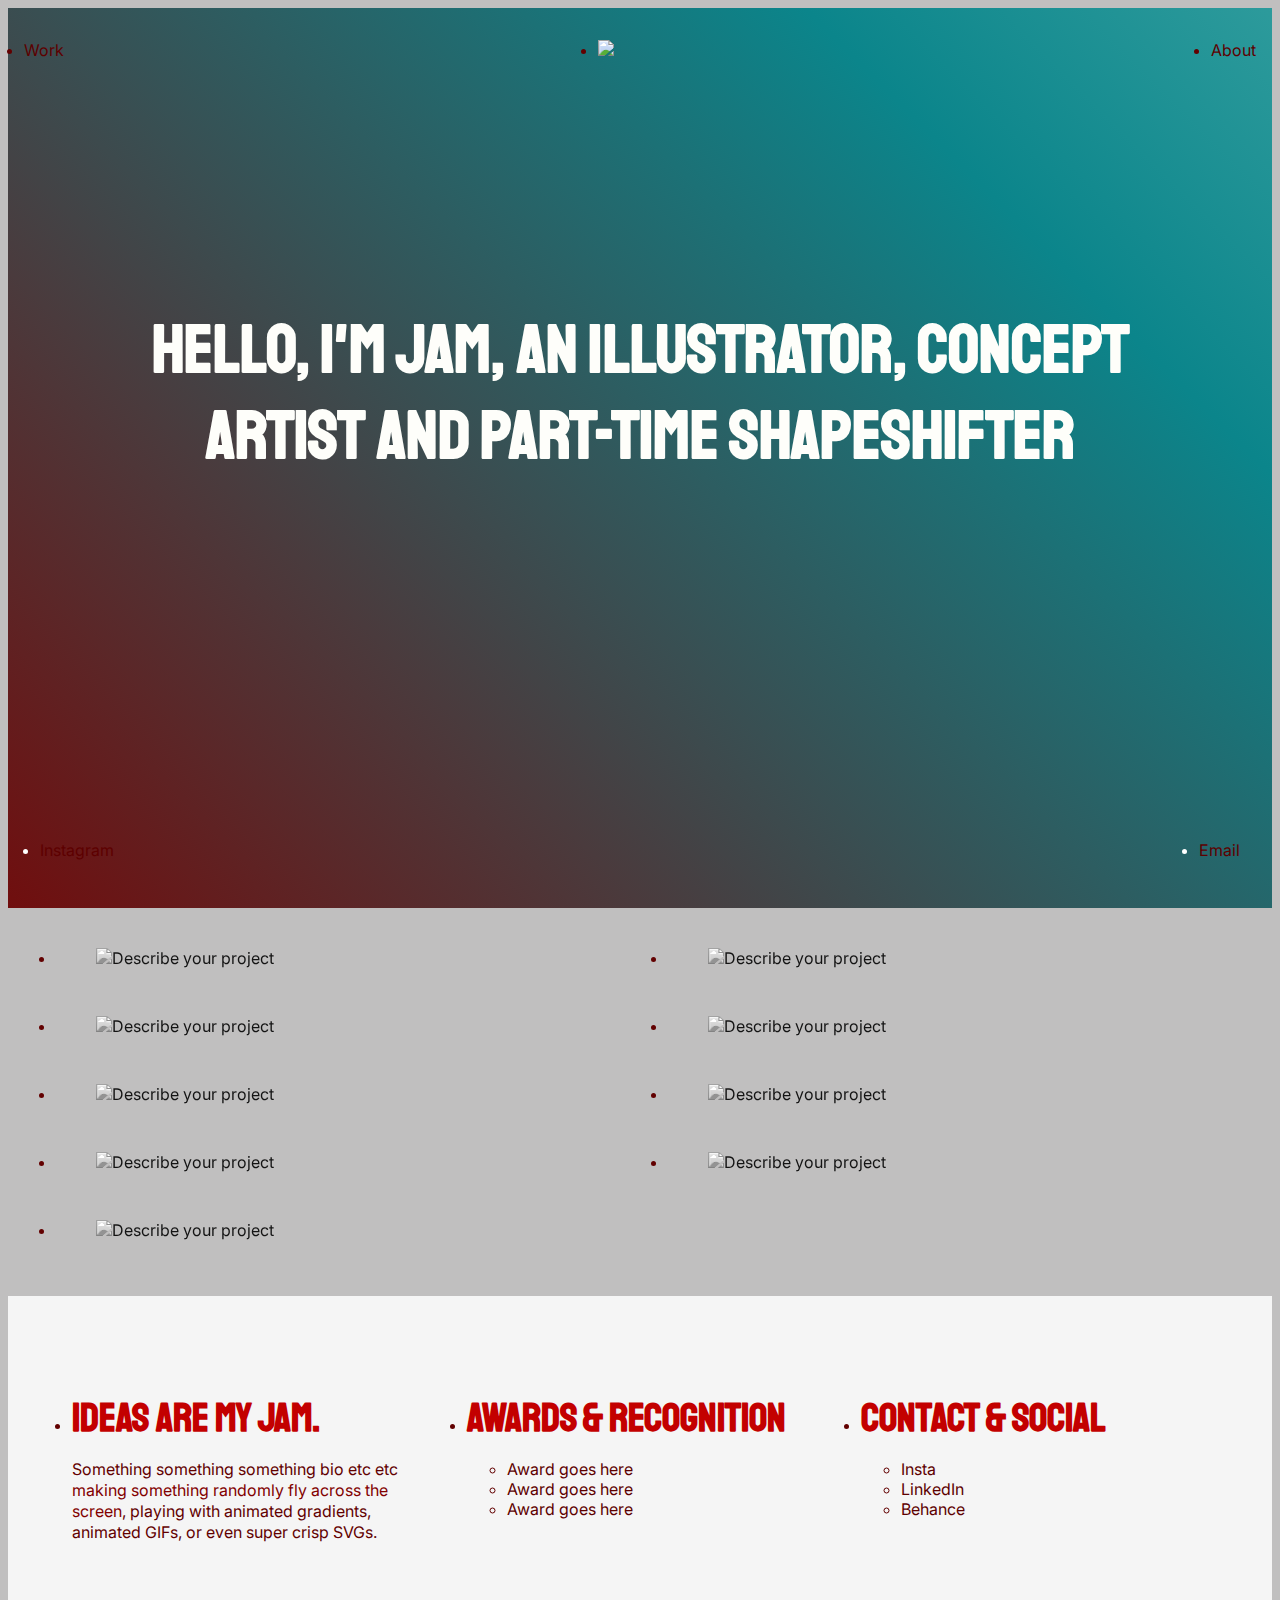
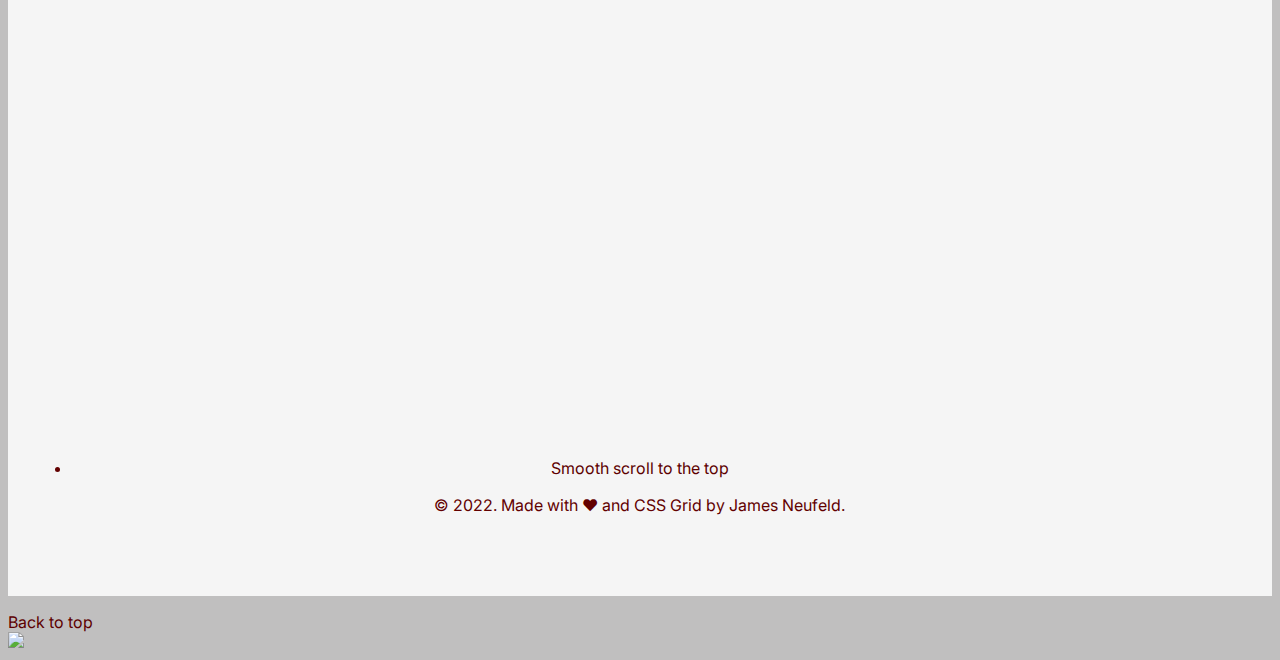
==== index.html @ f50019e4 "Update index.html" ====
<!DOCTYPE html>
<html lang="en">

<head>
  <title>Simple Creative Portfolio 2022 | Work Page</title>
  <meta name="description" content="When writing a meta description, keep it between 140 and 160 characters so Google can display your entire message. Don’t forget to include your keyword!">
  <meta charset="UTF-8">
  <meta name="viewport" content="width=device-width, initial-scale=1.0">  
  <meta property="og:image" content="screenshot.jpg">
  <link rel="stylesheet" href="https://cdnjs.cloudflare.com/ajax/libs/meyer-reset/2.0/reset.min.css">
    <script src="https://kit.fontawesome.com/d300c2ea15.js" crossorigin="anonymous"></script>
  <link rel="stylesheet" href="./style.css">
</head>

<body>

  <section class="hero">
    <header class="hero-header">
      <ul class="branding-navigation">
        <li><a href="index.html" class="custom-navigation">Work</a></li>
        <li class="logo"><a href="index.html"><img src="https://assets.codepen.io/316293/tools.svg" /></a></li>
        <li><a href="about.html" class="custom-navigation">About</a></li>
      </ul>
    </header>
    <div class="hero-headline-wrapper">
      <h1 class="hero-headline stroke-shadow">Hello, I'm Jam, an illustrator, concept artist and part-time shapeshifter</h1> <figure class="toggleGhost hero-icon" id="btnGhost value="Hide Ghost" onclick="ShowHideDiv(this)" /></figure>
    </div>
    <footer class="hero-footer">
      <ul class="hero-footer-navigation">
        <li><a href="#" class="custom-navigation">Instagram</a></li>
        <li><a href="mailto:rasareth@outlook.com" class="custom-navigation">Email</a></li>
      </ul>
    </footer>
  </section>
  <main class="work-wrapper">
    <section class="portfolio">
      <ul class="grid">
        <li class="work-page-grid-item">
          <a href="project-1.html">
            <figure>
              <img src="https://s3-us-west-2.amazonaws.com/s.cdpn.io/316293/pawel-czerwinski.jpg" alt="Describe your project">
            </figure>
          </a>
        </li>
        <li class="work-page-grid-item">
          <a href="project-1.html">
          <figure>
            <img src="https://s3-us-west-2.amazonaws.com/s.cdpn.io/316293/computer.jpg" alt="Describe your project">
          </figure>
        </a>
        </li>
        <li class="work-page-grid-item"><a href="project-1.html">
          <figure>
            <img src="https://s3-us-west-2.amazonaws.com/s.cdpn.io/316293/white-paper.jpg" alt="Describe your project">
          </figure>
        </a>
        </li>
        <li class="work-page-grid-item"><a href="project-1.html">
          <figure>
            <img src="https://s3-us-west-2.amazonaws.com/s.cdpn.io/316293/phone.jpg" alt="Describe your project">
          </figure>
        </a>
        </li>
        <li class="work-page-grid-item"><a href="project-1.html">
          <figure>
            <img src="https://s3-us-west-2.amazonaws.com/s.cdpn.io/316293/pawel-czerwinski.jpg" alt="Describe your project">
          </figure>
        </a>
        </li>
        <li class="work-page-grid-item"><a href="project-1.html">
          <figure>
            <img src="https://s3-us-west-2.amazonaws.com/s.cdpn.io/316293/computer.jpg" alt="Describe your project">
          </figure>
        </a>
        </li>
        <li class="work-page-grid-item"><a href="project-1.html">
          <figure>
            <img src="https://s3-us-west-2.amazonaws.com/s.cdpn.io/316293/white-paper.jpg" alt="Describe your project">
          </figure>
        </a>
        </li>
        <li class="work-page-grid-item"><a href="project-1.html">
          <figure>
            <img src="https://s3-us-west-2.amazonaws.com/s.cdpn.io/316293/phone.jpg" alt="Describe your project">
          </figure>
        </a>
        </li>
        <li class="work-page-grid-item"><a href="project-1.html">
          <figure>
            <img src="https://s3-us-west-2.amazonaws.com/s.cdpn.io/316293/pawel-czerwinski.jpg" alt="Describe your project">
          </figure>
        </a>
        </li>
      </ul>
    </section>
  </main>

  <ul class="global-footer">
    <li class="footer-item-1">
      <h2>Ideas are my Jam.</h2>
      <p>Something something something bio etc etc <a href="javascript:void(0)"
          class="toggleGhost colored-link" id="btnGhost value=" Hide Ghost" onclick="ShowHideDiv(this)">making something
          randomly fly across the screen</a>, playing with animated gradients, animated GIFs, or even super crisp SVGs.
      </p>
    </li>
    <li class="footer-item-2">
      <h2>Awards &amp; Recognition</h2>
      <ul class="awards-list">
        <li class="award-item"><a href="#">Award goes here</a></li>
        <li class="award-item"><a href="#">Award goes here</a></li>
        <li class="award-item"><a href="#">Award goes here</a></li>                
      </ul>
    </li>
    <li class="footer-item-3">
      <h2>Contact &amp; Social</h2>
      <ul class="socials-list">
        <li class="social-item"><a href="#">Insta</a></li>
        <li class="social-item"><a href="#">LinkedIn</a></li>
        <li class="social-item"><a href="#">Behance</a></li>                
      </ul>
    </li>    
    <li class="footer-item-4">
      <p><a href="#top">Smooth scroll to the top</a></p>
      <p>&copy; 2022. Made with ❤ and CSS Grid by James Neufeld.</p>
    </li>
  </ul>

    <div id="myID" class="bottomMenu hide"><a href="#">Back to top</a></div>  

    <div id="ghostanimation" class="ghost"><img src="cactus.svg" /></div>
    <script type="text/javascript">function ShowHideDiv(btnGhost) {
      var GhostStyle = document.getElementById("ghostanimation");
if (btnGhost.value == "Hide Ghost") {
          GhostStyle.style.display = "none";
          btnGhost.value = "Play Ghost";
      } else {
          GhostStyle.style.display = "block";
          btnGhost.value = "Hide Ghost";
      }
  }</script>   
  <script type="text/javascript">
  myID = document.getElementById("myID");

var myScrollFunc = function () {
    var y = window.scrollY;
    if (y >= 800) {
        myID.className = "bottomMenu show"
    } else {
        myID.className = "bottomMenu hide"
    }
};

window.addEventListener("scroll", myScrollFunc);</script> 
  
</body>

</html>
---- style.css ----
/* Add the Google Fonts you want, remove the ones you don't. 

███████  ██████  ███    ██ ████████ ███████ 
██      ██    ██ ████   ██    ██    ██      
█████   ██    ██ ██ ██  ██    ██    ███████ 
██      ██    ██ ██  ██ ██    ██         ██ 
██       ██████  ██   ████    ██    ███████ 

*/

@import url("https://fonts.googleapis.com/css?family=Hepta+Slab|Staatliches&display=swap");
@import url("https://fonts.googleapis.com/css2?family=Rubik:wght@600&display=swap");
@import url("https://fonts.googleapis.com/css2?family=Rubik:wght@300;400;500;700;900&display=swap");
@import url("https://fonts.googleapis.com/css2?family=Inter:wght@100;200;300;400;500;600;700;800;900&display=swap");
@import url('make-something-fly.css');
@import url('animated-gradient.css');
@import url('xtext-stroke.css');
@import url('stroke-shadow.css');
@import url('scroll-to-top.css');
/*

X-Small devices (portrait phones, less than 576px) 
No media query for `xs` since this is the default in Bootstrap 

███    ███  ██████  ██████  ██ ██      ███████     ███████ ██ ██████  ███████ ████████ 
████  ████ ██    ██ ██   ██ ██ ██      ██          ██      ██ ██   ██ ██         ██    
██ ████ ██ ██    ██ ██████  ██ ██      █████       █████   ██ ██████  ███████    ██    
██  ██  ██ ██    ██ ██   ██ ██ ██      ██          ██      ██ ██   ██      ██    ██    
██      ██  ██████  ██████  ██ ███████ ███████     ██      ██ ██   ██ ███████    ██    
                                                                                       
*/

/* Add Border Box and Smooth Scroll */

html {
  box-sizing: border-box;
  scroll-behavior: smooth;
  cursor: url("up.png"), auto !important;
}

*,
*:before,
*:after {
  box-sizing: inherit;
}

/* Use variable for to easily change your theme's colour scheme and typography.

██    ██  █████  ██████  ██  █████  ██████  ██      ███████ ███████ 
██    ██ ██   ██ ██   ██ ██ ██   ██ ██   ██ ██      ██      ██      
██    ██ ███████ ██████  ██ ███████ ██████  ██      █████   ███████ 
 ██  ██  ██   ██ ██   ██ ██ ██   ██ ██   ██ ██      ██           ██ 
  ████   ██   ██ ██   ██ ██ ██   ██ ██████  ███████ ███████ ███████ 
                                                                    
*/

:root {
  --primary-text-color: rgb(98, 0, 0);
  --accent-color: rgb(195, 0, 0);
  --hyperlink-color: rgb(93, 0, 0);
  --hyperlink-alternate-color: rgb(130, 0, 0);
  --hover-color: #111;
  --body-typeface: "Inter", sans-serif;
  --heading-typeface: "Staatliches", cursive;
  --off-white: #f8f8ff;
  --isabelline: #f4f0ec;
  --baby-powder: #fefefa;
  --alice-blue: #f0f8ff;
  --alabaster: #f2f0e6;
  --floral-white: #fffaf0;
  --background-color: #f5f5f5;
  --alt-background-color: black;
  --text-selection-background-color: #555;
  --base-color: 0;
  --color-lightest: hsla(var(--base-color), 1%, 85%, 100%);
  --color-light: hsla(var(--base-color), 1%, 75%, 100%);
  --color-normal: hsla(var(--base-color), 1%, 50%, 100%);
  --color-dark: hsla(var(--base-color), 1%, 35%, 100%);
  --color-darkest: hsla(var(--base-color), 1%, 15%, 100%);
}


body {
  font-family: var(--body-typeface);
  color: var(--primary-text-color);
  background: var(--background-color);
  display: flex;
  flex-direction: column;
  min-height: 100vh;
}

::selection {
  background: rgb(94, 8, 8);
}

/* Making all images responsive */
img {
  max-width: 100%;
  height: auto;
  vertical-align: top;
  /* Removes the gap/space in inline elements for text descenders. */
  object-fit: contain;
  /* This is optional. Also try cover or leave out entirely. */

}



/* Global & Mobile Typography 

████████ ██    ██ ██████   ██████   ██████  ██████   █████  ██████  ██   ██ ██    ██ 
   ██     ██  ██  ██   ██ ██    ██ ██       ██   ██ ██   ██ ██   ██ ██   ██  ██  ██  
   ██      ████   ██████  ██    ██ ██   ███ ██████  ███████ ██████  ███████   ████   
   ██       ██    ██      ██    ██ ██    ██ ██   ██ ██   ██ ██      ██   ██    ██    
   ██       ██    ██       ██████   ██████  ██   ██ ██   ██ ██      ██   ██    ██    
                                                                                     
*/

h1 {
  font-size: 2rem;
  font-family: var(--heading-typeface);
  margin-bottom: 1rem;
  color: var(--baby-powder);
}

h2 {
  font-size: 2.25rem;
  font-family: var(--heading-typeface);
  margin-bottom: 1rem;
  color: var(--accent-color);
}

h3 {
  font-size: 1.325rem;
  margin-bottom: 1rem;
  line-height: 1.3;
}

/* Hyperlink Styles */
a {
  text-decoration: none;
  color: var(--hyperlink-color);
}

a:hover {
  color: var(--hover-color);

}

a:active {
  color: var(--hover-color);
  /* Tap on mobile */
}

.navigation-arrow {
  color: var(--alt-background-color);
}

.navigation-arrow:link {
  -webkit-text-stroke-width: 2px;
  -webkit-text-stroke-color: #960000;
  color: transparent;
}

.navigation-arrow:active,
.navigation-arrow:hover {
  color: #2a9ba3;
  -webkit-text-stroke-width: 2px;
  -webkit-text-stroke-color: #07352b;
}

.colored-link {
  color: var(--hyperlink-alternate-color);
}

.custom-navigation:hover {
  background: url(heading-background.svg);
  background-size: 15%;
  background-repeat: no-repeat;
  background-position: center center;
}


p {
  line-height: 1.3;
  margin-bottom: 1rem;
}



/* Work Page Layout

██     ██  ██████  ██████  ██   ██     ██████   █████   ██████  ███████ 
██     ██ ██    ██ ██   ██ ██  ██      ██   ██ ██   ██ ██       ██      
██  █  ██ ██    ██ ██████  █████       ██████  ███████ ██   ███ █████   
██ ███ ██ ██    ██ ██   ██ ██  ██      ██      ██   ██ ██    ██ ██      
 ███ ███   ██████  ██   ██ ██   ██     ██      ██   ██  ██████  ███████ 

*/

.work-wrapper {
  flex: 1;
}

/* Padding around work grid and project page */
.portfolio,
.project-wrapper {
  padding: .25rem
}

/* Defining the work page grid */
.grid {
  display: grid;
  grid-template-columns: repeat(auto-fit, minmax(300px, 1fr));
  grid-gap: 1rem;
  /* Magical, media-query-less responsiveness is achieved using the repeat() function and the auto placement keywords. To achieve wrapping, we can use the auto-fit. If you're using auto-fit, the content will stretch to fill the entire row width.  Specify a minimum width for the columns, using the minmax() function. The 1fr is what tells the browser to distribute the space between the columns so that each column equally gets one fraction of that space.  */
}




/* Optional – Sizing the work page images */
/* figure {
  max-height: 250px;
  overflow: hidden;
  position: relative;
} */


/* Hero 

██   ██ ███████ ██████   ██████  
██   ██ ██      ██   ██ ██    ██ 
███████ █████   ██████  ██    ██ 
██   ██ ██      ██   ██ ██    ██ 
██   ██ ███████ ██   ██  ██████  
                                 
*/

.hero {
  min-height: 80vh;
  display: flex;
  flex-direction: column;
  /* background: rgb(238, 174, 202);
  background: radial-gradient(circle,
      rgba(238, 174, 202, 1) 0%,
      rgba(148, 187, 233, 1) 100%); */
}

.branding-navigation {
  display: flex;
  flex-direction: row;
  justify-content: space-between;
  padding: 1rem;
  align-items: center;
}

.logo {
  width: 3rem;
}

.hero-headline-wrapper {
  display: flex;
  flex-direction: column;
  flex: 1;
  align-items: center;
  justify-content: center;
  padding: 2rem 4rem;
  text-align: center;
}

.hero-icon {
  font-size: 4rem;
}

.hero-footer {
  display: flex;
  justify-content: center;
  flex-direction: column;
  padding: 1rem;
  text-align: center;
  color: white;
}

.hero-footer-navigation {
  display: flex;
  flex-direction: row;
  justify-content: space-between;
  padding: 1rem;
}

/* This part isn't required */

.projects {
  background: rgb(67, 0, 0);
  min-height: 100vh;
  display: flex;
  flex-direction: column;
}


/* Global Footer

███████  ██████   ██████  ████████ ███████ ██████  
██      ██    ██ ██    ██    ██    ██      ██   ██ 
█████   ██    ██ ██    ██    ██    █████   ██████  
██      ██    ██ ██    ██    ██    ██      ██   ██ 
██       ██████   ██████     ██    ███████ ██   ██ 
                                                   
*/




.global-footer,
.about {
  display: grid;
  grid-template-columns: 1fr;
  grid-gap: 3rem;
  min-height: 100vh;
  background: #f5f5f5;
  padding: 1rem 1rem;
}

.footer-item-1,
.about-item-1 {
  grid-column: 1 / 2;
  grid-row: 1 / 2;
}

.footer-item-2,
.about-item-2 {
  grid-column: 1 / 2;
  grid-row: 2 / 3;
}

.footer-item-3,
.about-item-3 {
  grid-column: 1 / 2;
  grid-row: 3 / 4;
}

.footer-item-4,
.about-item-4 {
  grid-column: 1 / 2;
  grid-row: 4 / 5;
}

/* Project Page 

██████  ██████   ██████       ██ ███████  ██████ ████████     ██████   █████   ██████  ███████ 
██   ██ ██   ██ ██    ██      ██ ██      ██         ██        ██   ██ ██   ██ ██       ██      
██████  ██████  ██    ██      ██ █████   ██         ██        ██████  ███████ ██   ███ █████   
██      ██   ██ ██    ██ ██   ██ ██      ██         ██        ██      ██   ██ ██    ██ ██      
██      ██   ██  ██████   █████  ███████  ██████    ██        ██      ██   ██  ██████  ███████ 
                                                                                               
*/

.project-wrapper {
  display: flex;
  flex-direction: column;
  justify-content: space-between;
  background: var(--alt-background-color);
}

/* Sidebar */
.project-aside {
  width: 100%;
  color: white;
  background: rgb(138, 22, 6);
  padding: 1rem;
  display: flex;
  flex-direction: column;
}

.project-navigation {
  display: flex;
  flex-direction: row;
  flex: 1;
  align-items: flex-end;
}

.arrow {
  padding-right: 1rem;
}

.project-image {
  font-size: 12rem;
  min-height: 50vh;
  display: flex;
  align-items: center;
  justify-content: center;
}

.about-image {
  font-size: 14rem;
}


/* Main Project Image Area */
.project-details {
  width: 100%;
  background-image: linear-gradient(-225deg,
      #5c0000 0%,
      #ff2121 50%,
      #ccfffc 100%);
  padding: 1rem;
}
























/*

 ██████  ███    ███ ███████ ██████   █████  
██    ██ ████  ████ ██      ██   ██ ██   ██ 
██ ██ ██ ██ ████ ██ █████   ██   ██ ███████ 
██ ██ ██ ██  ██  ██ ██      ██   ██ ██   ██ 
 █ ████  ██      ██ ███████ ██████  ██   ██ 
                                            
                                           
*/

/* Small devices (landscape phones, 576px and up) */
@media (min-width: 576px) {
  body {
    background: var(--color-darkest);
  }
}

/* Medium devices (tablets, 768px and up) */
@media (min-width: 768px) {
  body {
    background: var(--color-dark);
  }
}

/* Large devices (desktops, 992px and up) */
@media (min-width: 992px) {
  body {
    background: var(--color-normal);
  }

  h1 {
    font-size: 4.275rem;
  }

  h2 {
    font-size: 2.5rem;
  }

  h3 {
    font-size: 1.625rem;
  }




  .logo {
    width: 5rem;
  }

  .hero {
    min-height: 100vh;
  }

  .hero-headline-wrapper {
    padding: 4rem 8rem;
  }

  .grid {
    grid-template-columns: repeat(auto-fit, minmax(400px, 1fr));
    grid-gap: 1rem;
  }

  /* Grayscale filter with full-colour on hover and tap */
  .work-page-grid-item a img {
    filter: grayscale(100);
  }

  .work-page-grid-item>a:hover img,
  .work-page-grid-item>a:active img {
    filter: grayscale(0);
  }


  .global-footer,
  .about {
    padding: 4rem 4rem;
    grid-template-columns: 1fr 1fr 1fr;
  }

  .footer-item-1,
  .about-item-1 {
    grid-column: 1 / 2;
    grid-row: 1 / 2;
  }

  .footer-item-2,
  .about-item-2 {
    grid-row: 1 / 2;
    grid-column: 2 / 3;
  }

  .footer-item-3,
  .about-item-3 {
    grid-row: 1 / 2;
    grid-column: 3 / 4;
  }

  .footer-item-4,
  .about-item-4 {
    grid-row: 2 / 3;
    grid-column: 1 / 4;
    text-align: center;
    align-self: end;
  }

  /* Padding around work grid and project page */
  .portfolio,
  .project-wrapper {
    padding: .5rem
  }

  /* Project Page Flex Direction on Large Devices */
  .project-wrapper {
    flex-direction: row;

  }


  /* Sidebar on Large Devices */
  .project-aside {
    width: 35%;
    height: 50vh;
    position: -webkit-sticky;
    position: sticky;
    top: 5vh;
  }


  /* Main Project Image Area on Large Devices */
  .project-details {
    width: 65%;
  }


  .project-image {
    min-height: 100vh;
  }




  /* X-Large devices (large desktops, 1200px and up)*/
  @media (min-width: 1200px) {
    body {
      background: var(--color-light);
    }
  }

  /* XX-Large devices (larger desktops, 1400px and up) */
  @media (min-width: 1400px) {
    body {
      background: var(--color-lightest);
    }
  }
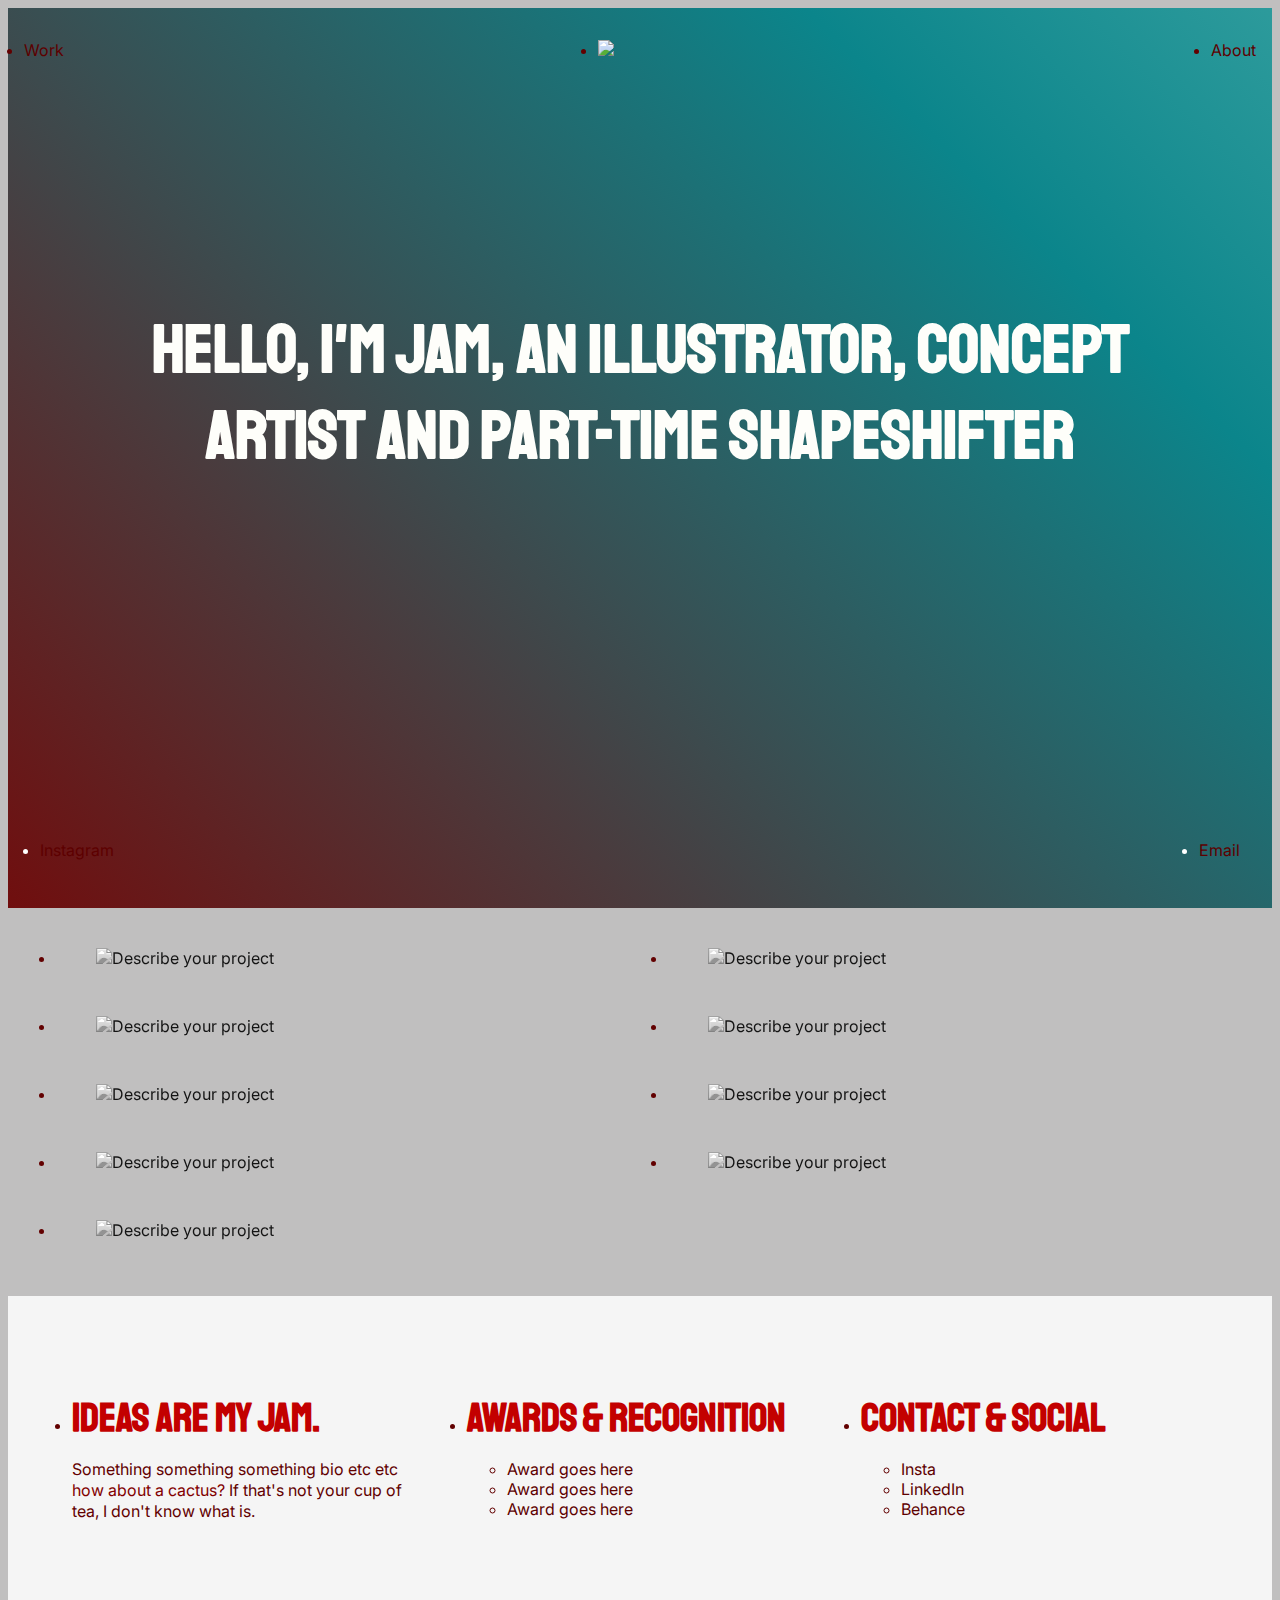
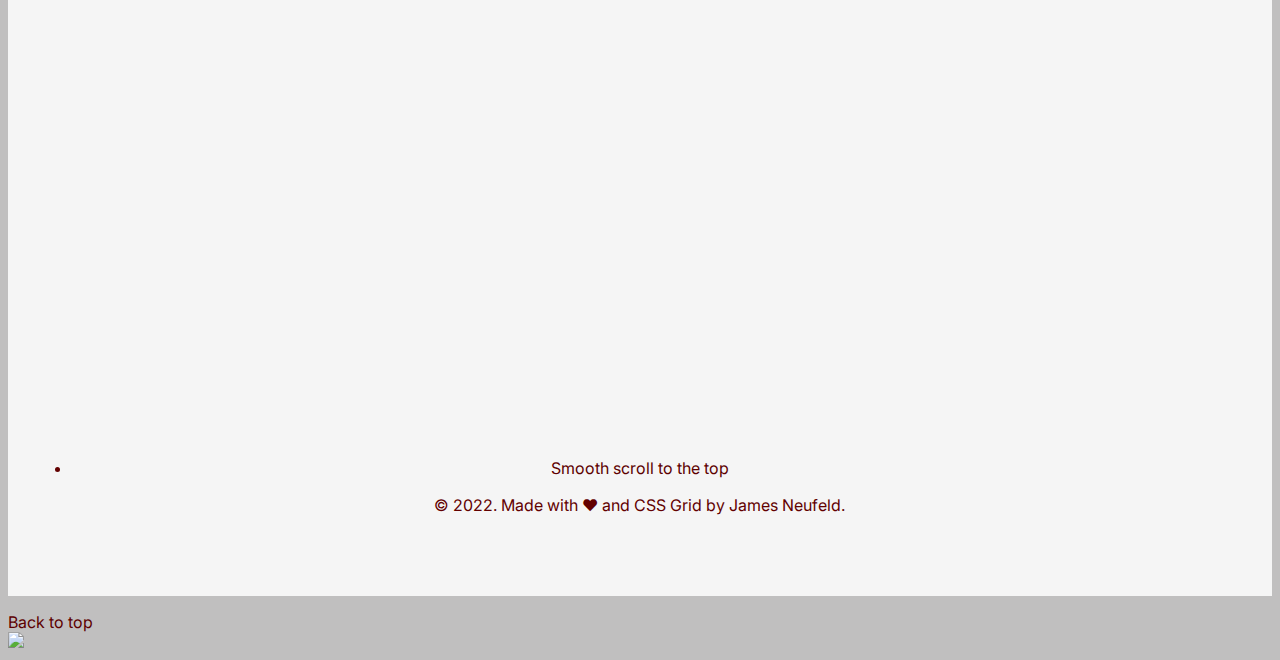
==== commit e314d3ce: "Update index.html" ====
--- a/index.html
+++ b/index.html
@@ -99,8 +99,7 @@
     <li class="footer-item-1">
       <h2>Ideas are my Jam.</h2>
       <p>Something something something bio etc etc <a href="javascript:void(0)"
-          class="toggleGhost colored-link" id="btnGhost value=" Hide Ghost" onclick="ShowHideDiv(this)">making something
-          randomly fly across the screen</a>, playing with animated gradients, animated GIFs, or even super crisp SVGs.
+          class="toggleGhost colored-link" id="btnGhost value=" Hide Ghost" onclick="ShowHideDiv(this)">how about a cactus?</a> If that's not your cup of tea, I don't know what is.
       </p>
     </li>
     <li class="footer-item-2">
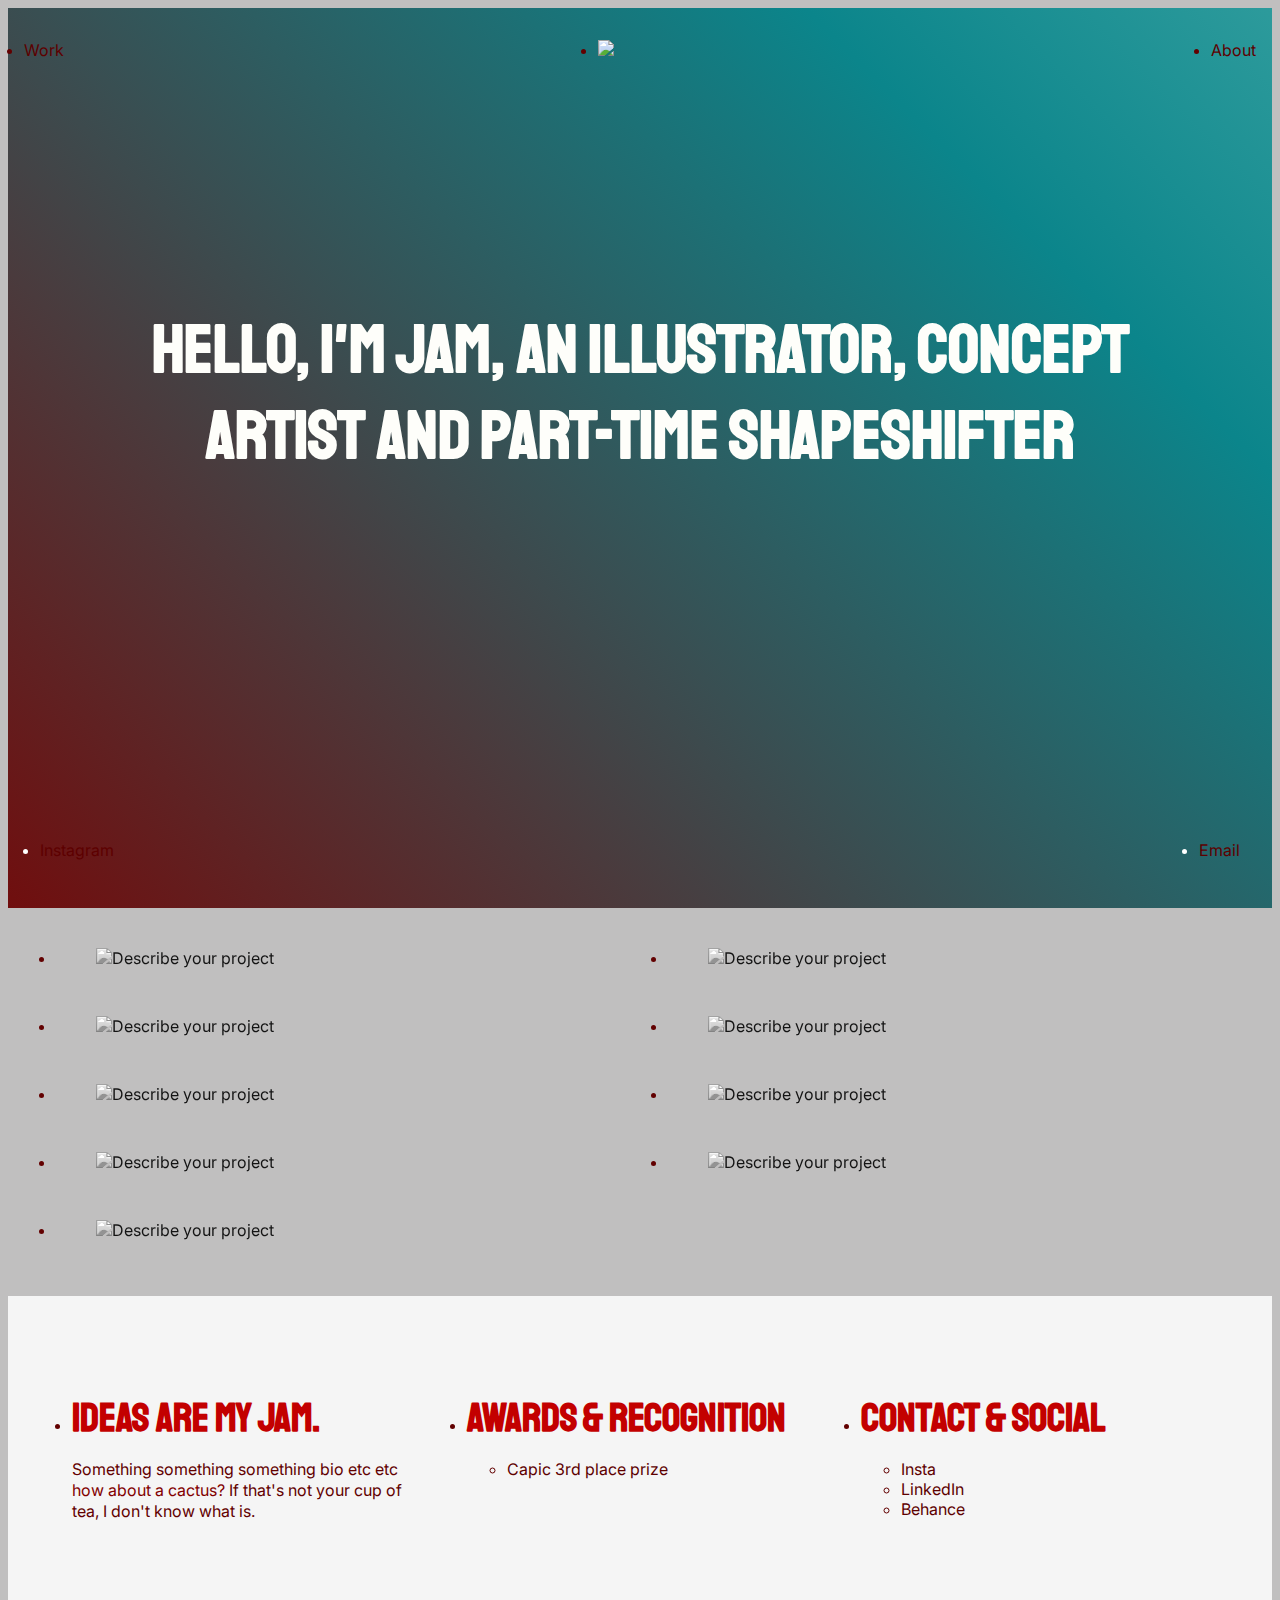
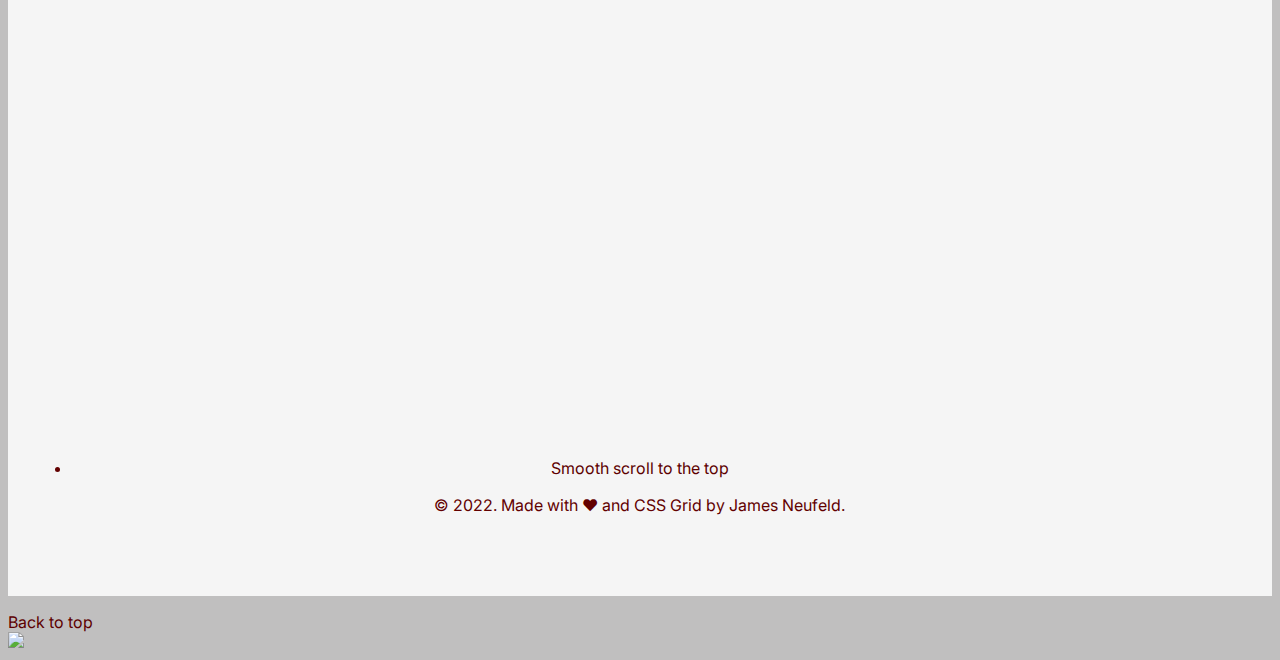
==== commit 745d9ac4: "Update index.html" ====
--- a/index.html
+++ b/index.html
@@ -105,9 +105,7 @@
     <li class="footer-item-2">
       <h2>Awards &amp; Recognition</h2>
       <ul class="awards-list">
-        <li class="award-item"><a href="#">Award goes here</a></li>
-        <li class="award-item"><a href="#">Award goes here</a></li>
-        <li class="award-item"><a href="#">Award goes here</a></li>                
+        <li class="award-item"><a href="#">Capic 3rd place prize</a></li>              
       </ul>
     </li>
     <li class="footer-item-3">
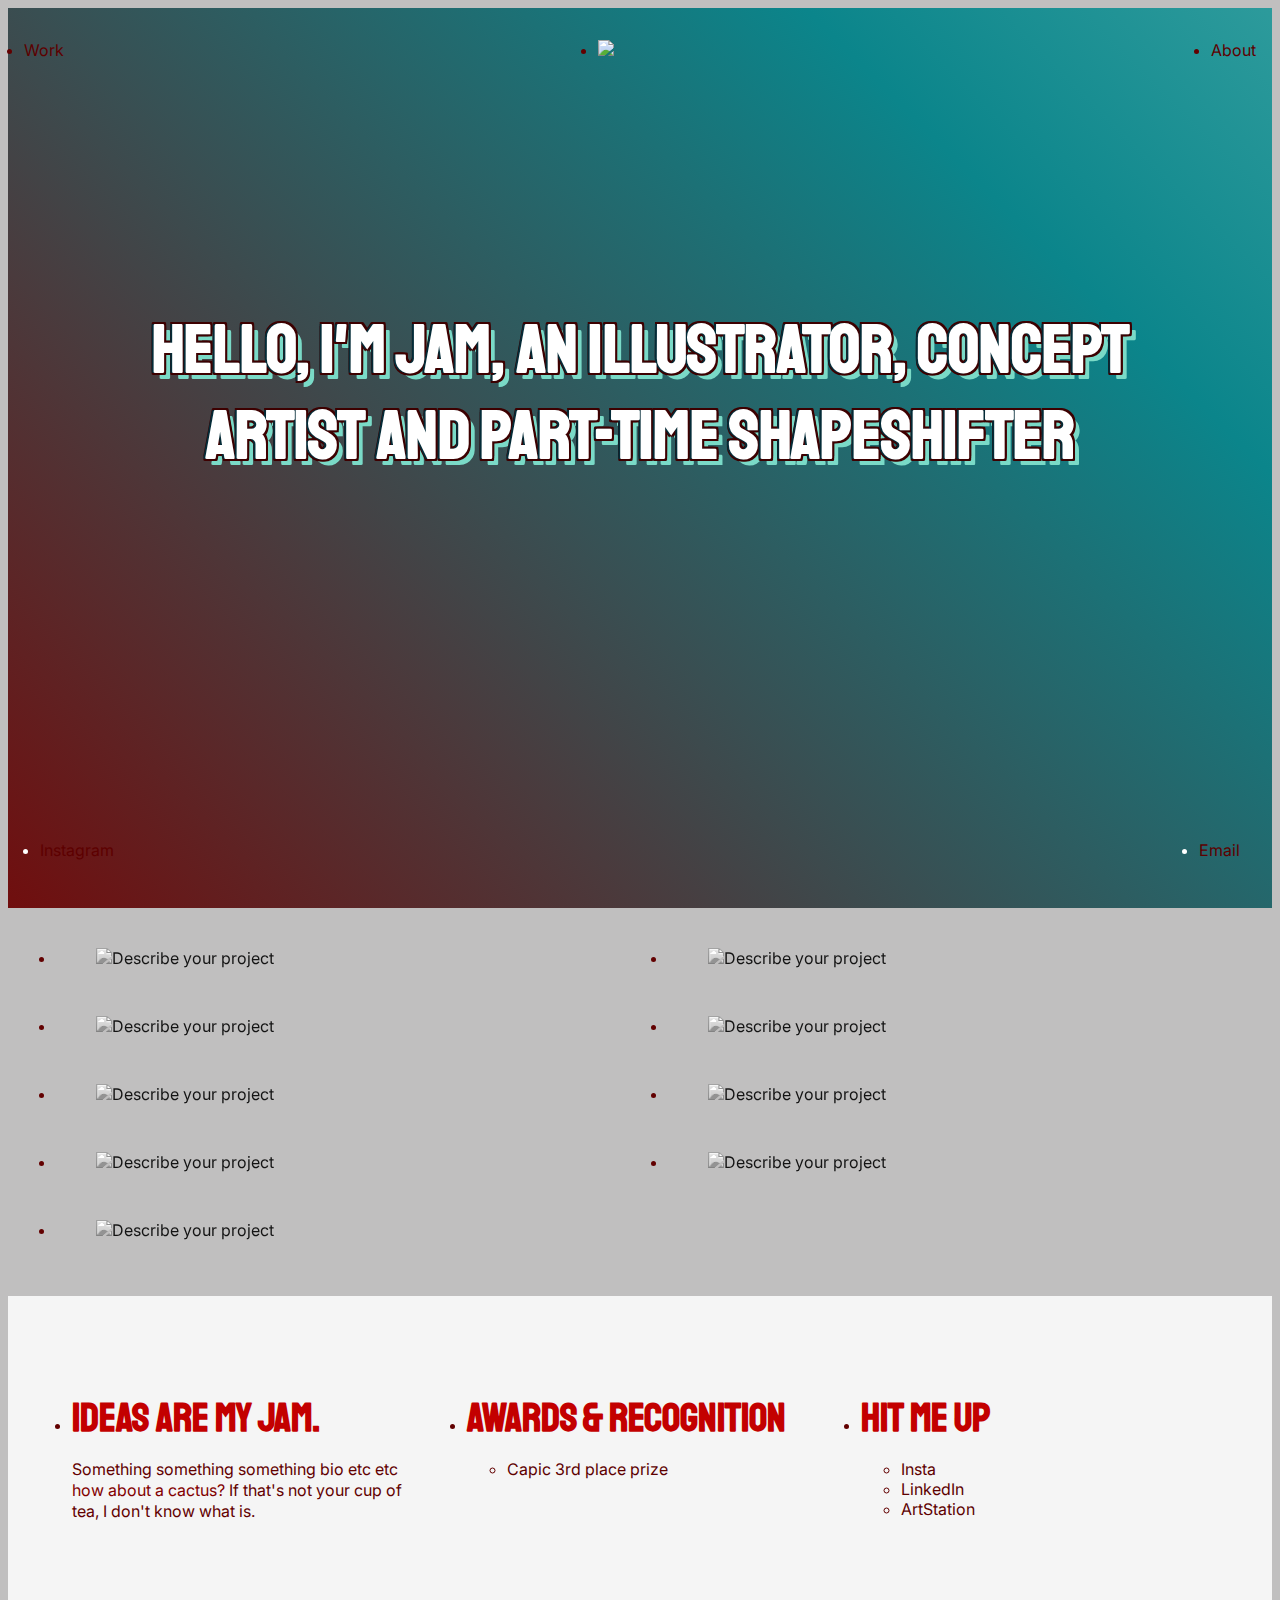
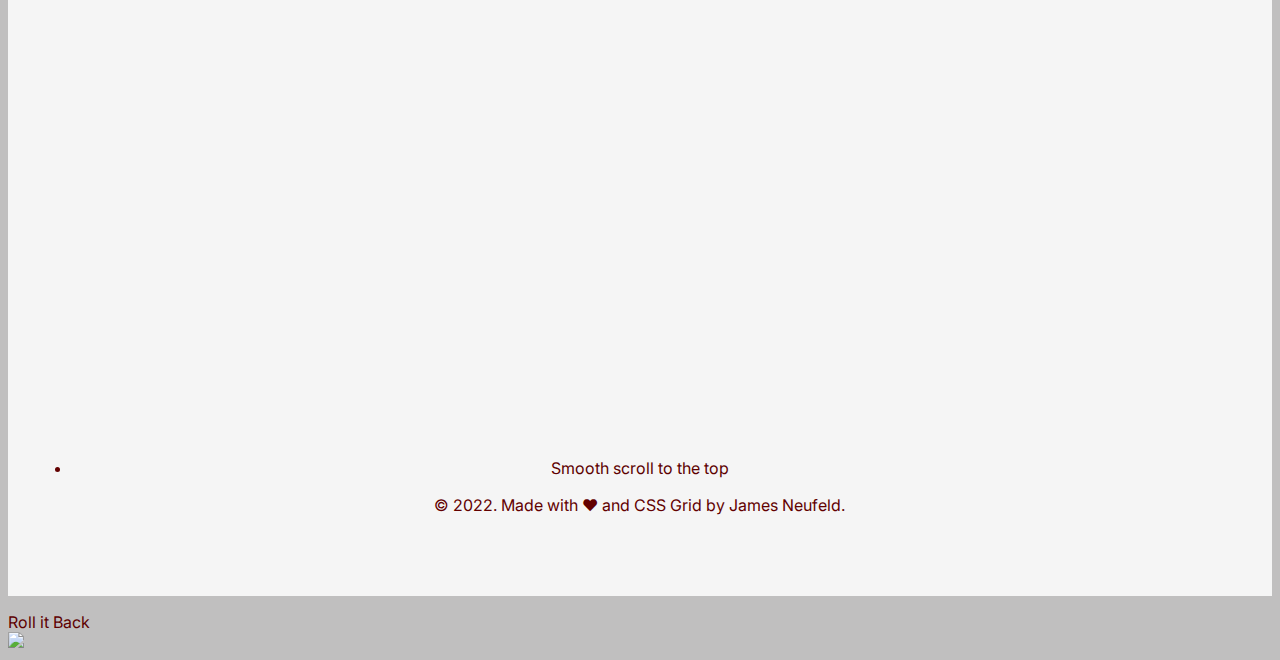
==== commit 812553e8: "Update index.html" ====
--- a/index.html
+++ b/index.html
@@ -109,11 +109,11 @@
       </ul>
     </li>
     <li class="footer-item-3">
-      <h2>Contact &amp; Social</h2>
+      <h2>Hit Me Up</h2>
       <ul class="socials-list">
-        <li class="social-item"><a href="#">Insta</a></li>
-        <li class="social-item"><a href="#">LinkedIn</a></li>
-        <li class="social-item"><a href="#">Behance</a></li>                
+        <li class="social-item"><a href="https://www.instagram.com/rasareth/">Insta</a></li>
+        <li class="social-item"><a href="https://www.linkedin.com/in/jamkusack/">LinkedIn</a></li>
+        <li class="social-item"><a href="https://www.artstation.com/rasareth">ArtStation</a></li>                
       </ul>
     </li>    
     <li class="footer-item-4">
@@ -122,7 +122,7 @@
     </li>
   </ul>
 
-    <div id="myID" class="bottomMenu hide"><a href="#">Back to top</a></div>  
+    <div id="myID" class="bottomMenu hide"><a href="#">Roll it Back</a></div>  
 
     <div id="ghostanimation" class="ghost"><img src="cactus.svg" /></div>
     <script type="text/javascript">function ShowHideDiv(btnGhost) {
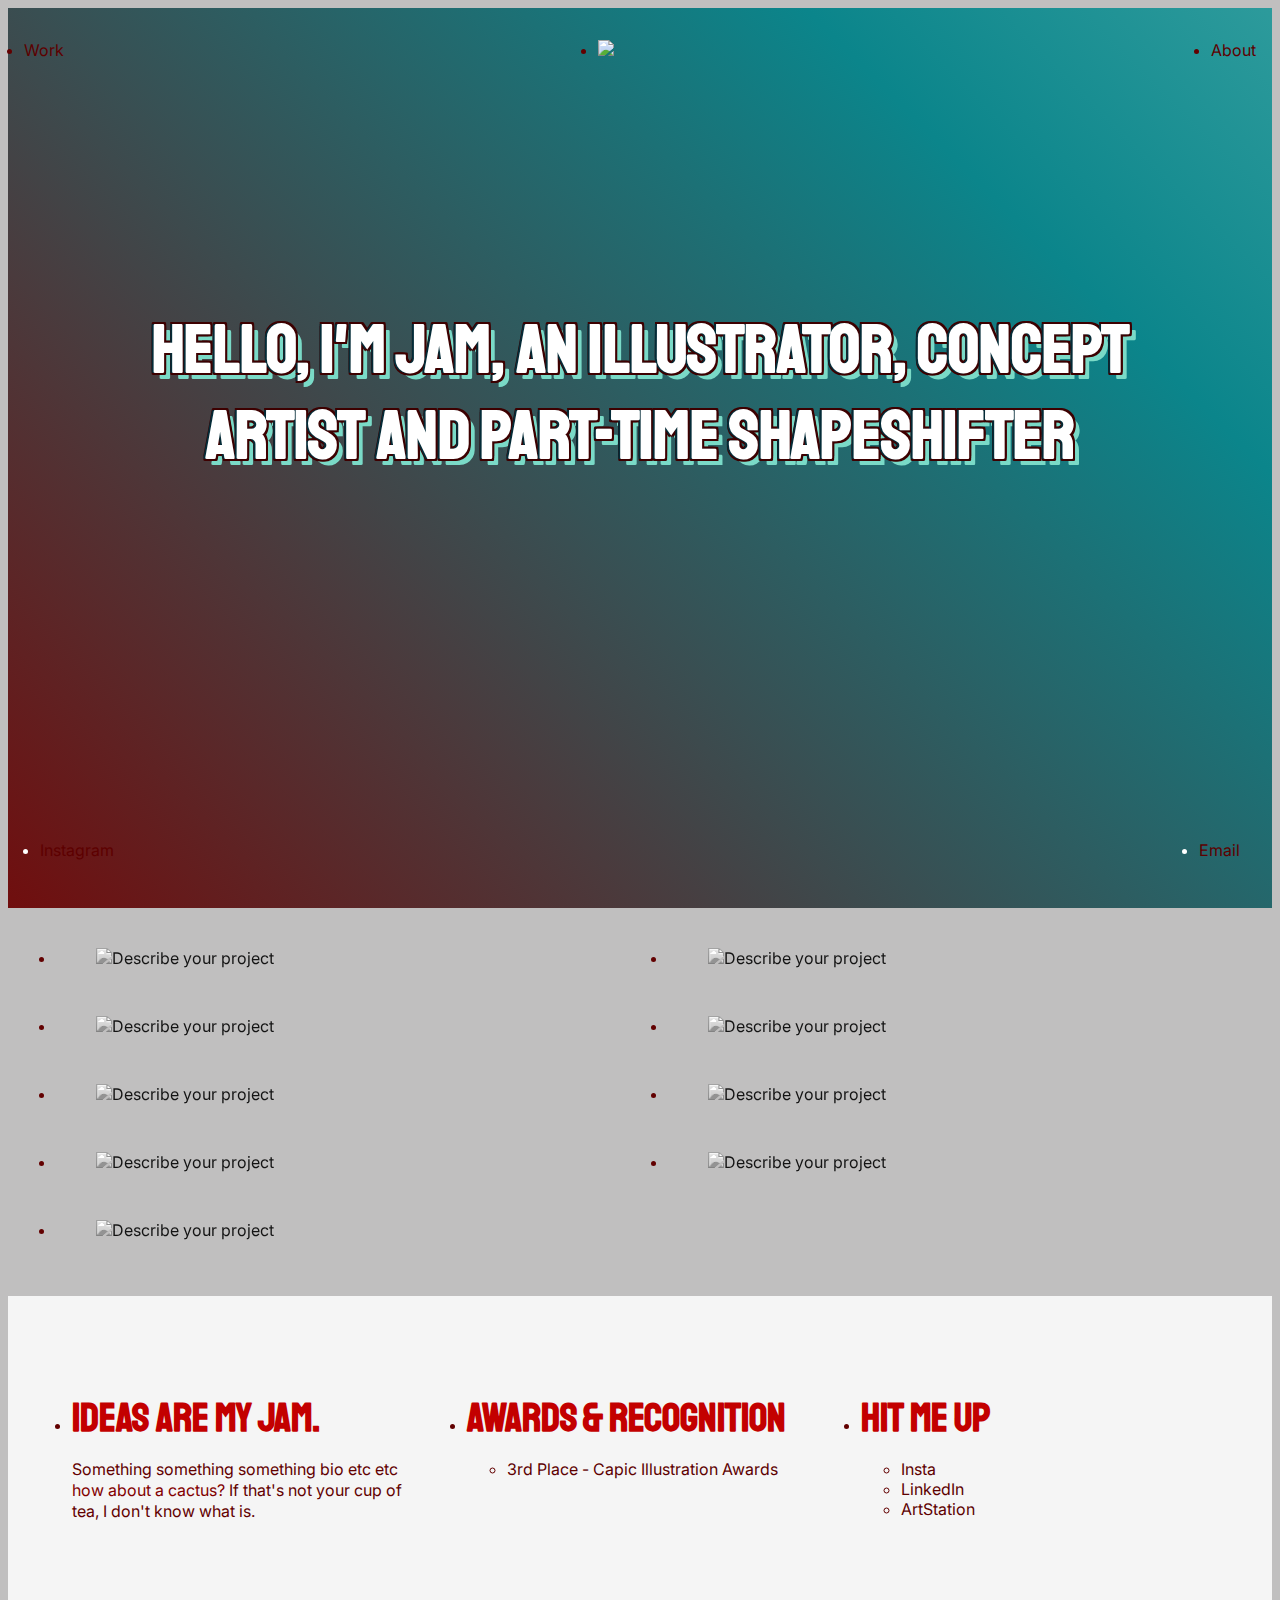
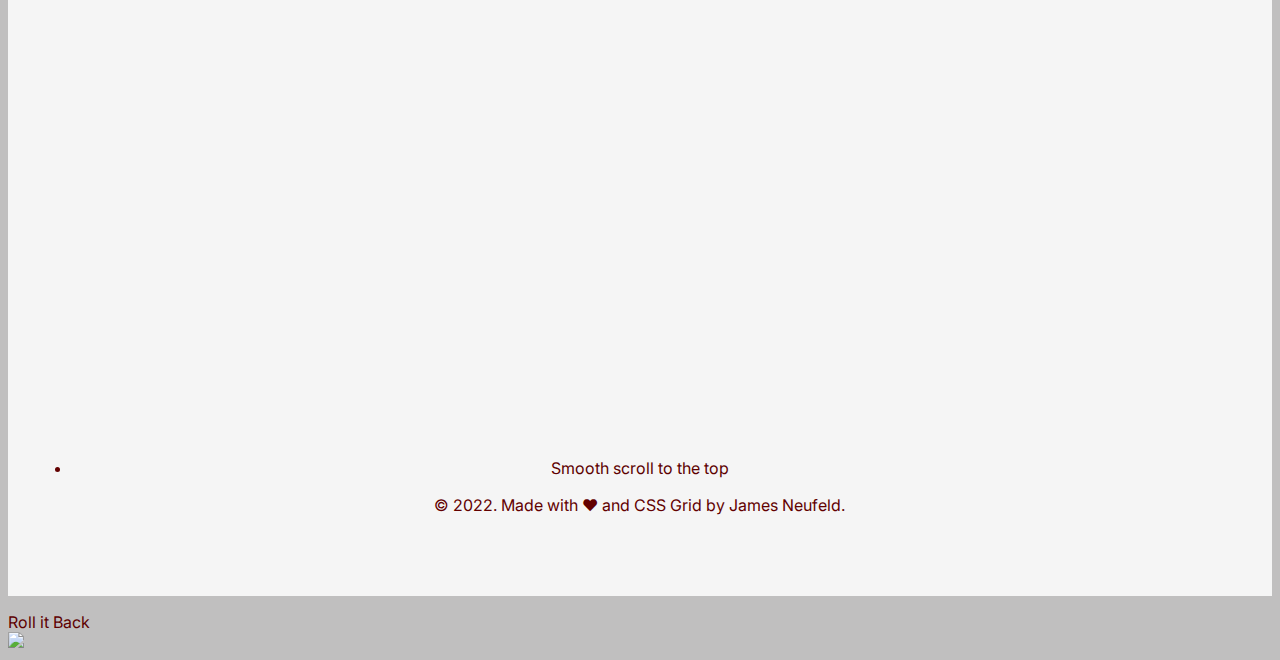
==== commit 31490ba0: "Update index.html" ====
--- a/index.html
+++ b/index.html
@@ -27,7 +27,7 @@
     </div>
     <footer class="hero-footer">
       <ul class="hero-footer-navigation">
-        <li><a href="#" class="custom-navigation">Instagram</a></li>
+        <li><a href="https://www.instagram.com/rasareth/" class="custom-navigation">Instagram</a></li>
         <li><a href="mailto:rasareth@outlook.com" class="custom-navigation">Email</a></li>
       </ul>
     </footer>
@@ -105,7 +105,7 @@
     <li class="footer-item-2">
       <h2>Awards &amp; Recognition</h2>
       <ul class="awards-list">
-        <li class="award-item"><a href="#">Capic 3rd place prize</a></li>              
+        <li class="award-item"><a href="#">3rd Place - Capic Illustration Awards</a></li>              
       </ul>
     </li>
     <li class="footer-item-3">
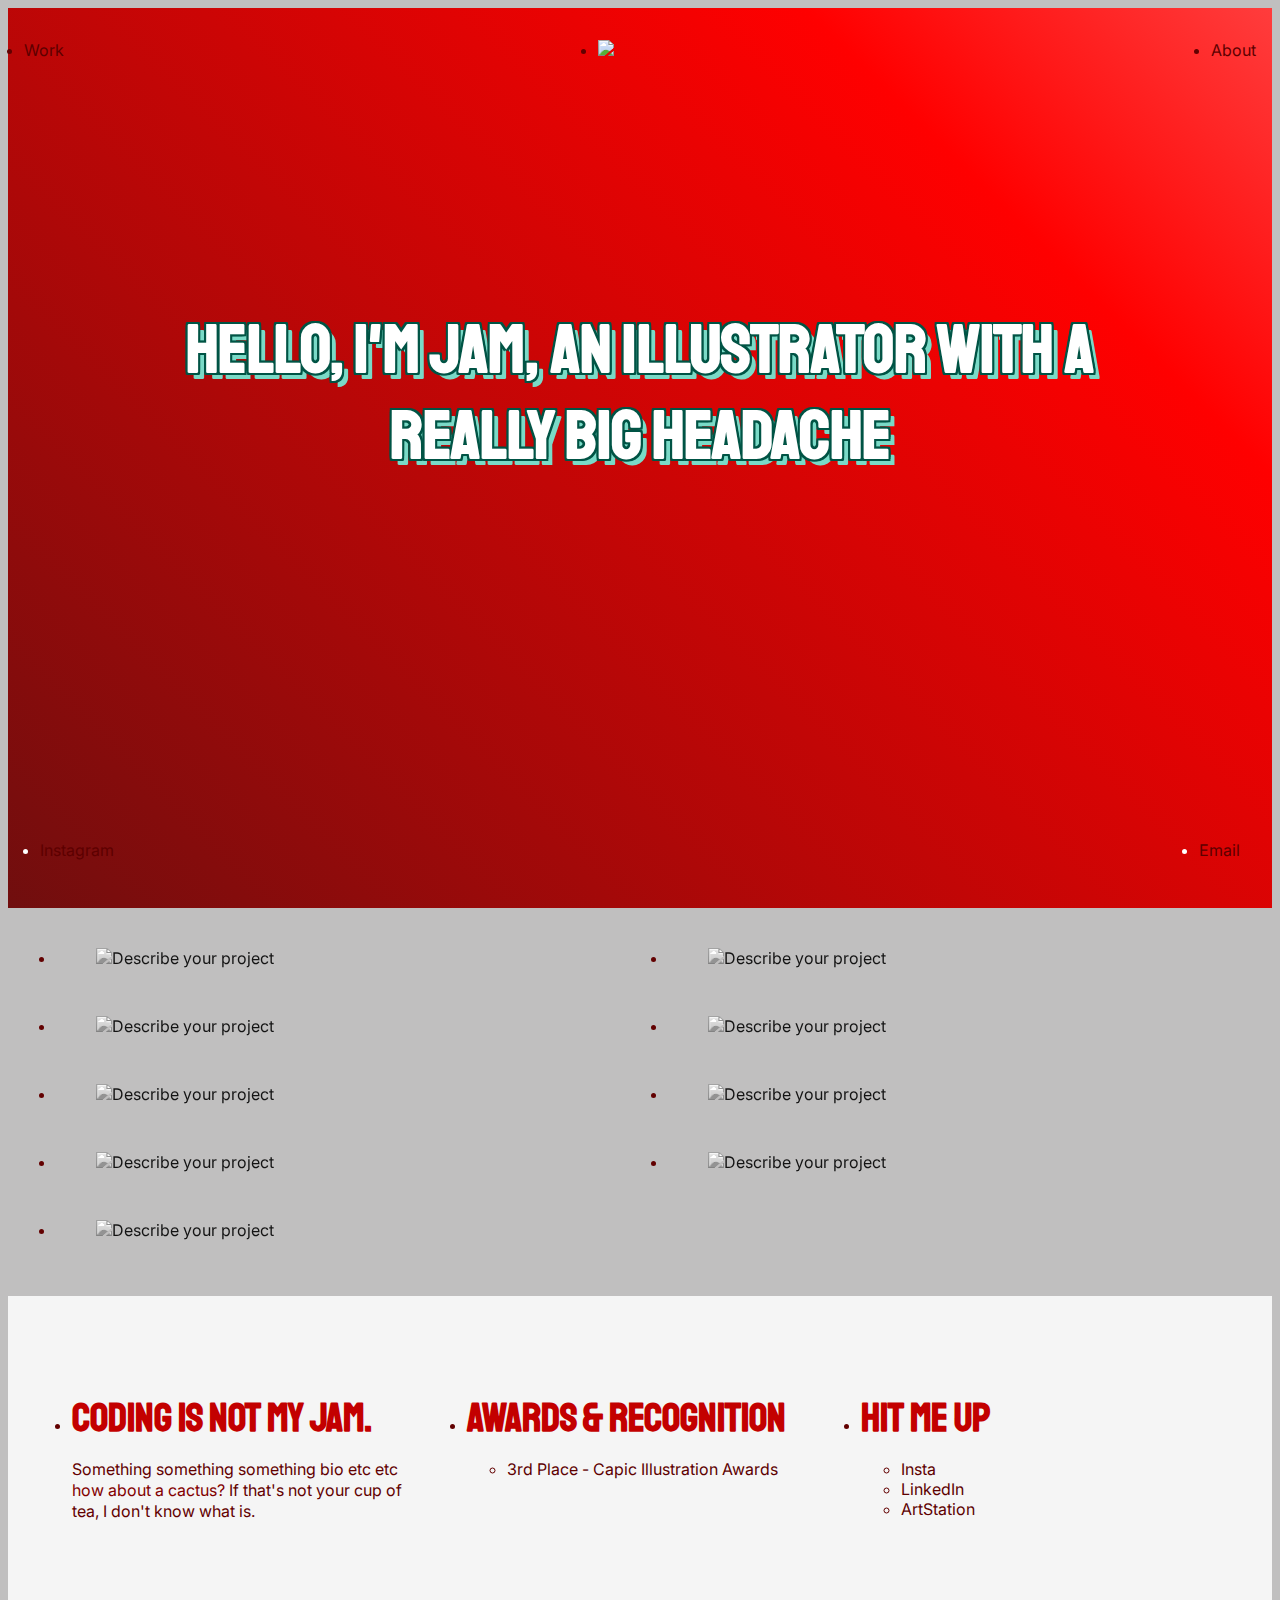
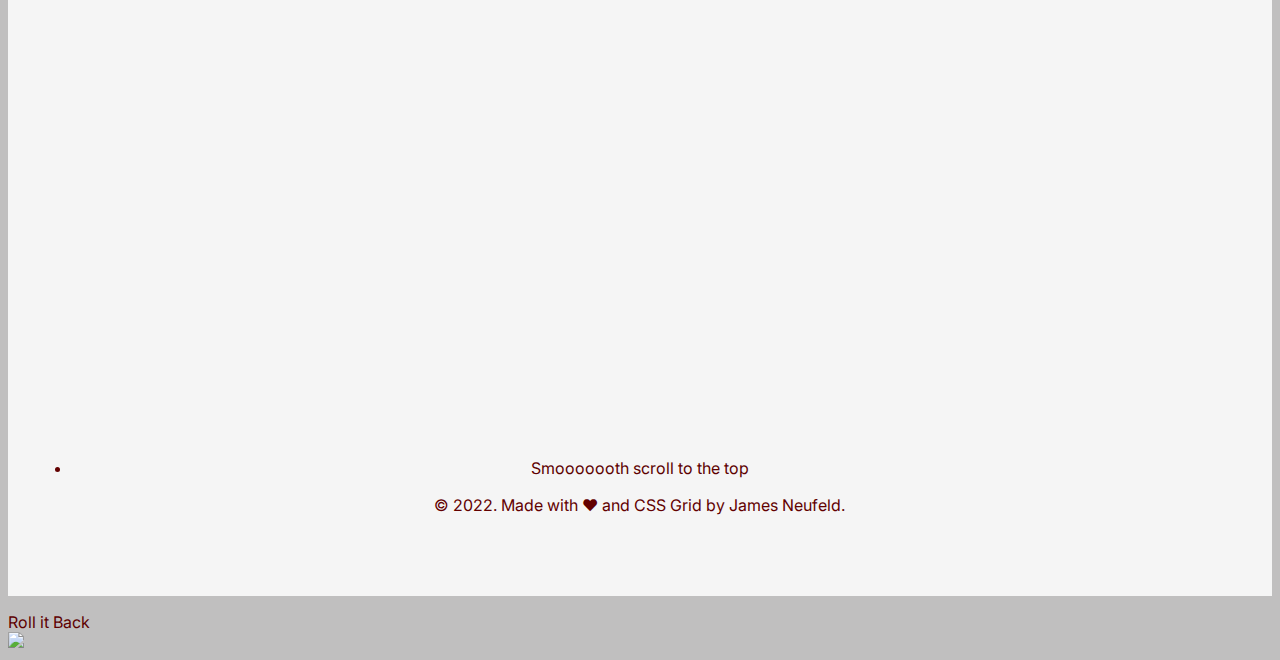
==== commit f5458299: "Update index.html" ====
--- a/index.html
+++ b/index.html
@@ -23,7 +23,7 @@
       </ul>
     </header>
     <div class="hero-headline-wrapper">
-      <h1 class="hero-headline stroke-shadow">Hello, I'm Jam, an illustrator, concept artist and part-time shapeshifter</h1> <figure class="toggleGhost hero-icon" id="btnGhost value="Hide Ghost" onclick="ShowHideDiv(this)" /></figure>
+      <h1 class="hero-headline stroke-shadow">Hello, I'm Jam, an illustrator with a really big headache</h1> <figure class="toggleGhost hero-icon" id="btnGhost value="Hide Ghost" onclick="ShowHideDiv(this)" /></figure>
     </div>
     <footer class="hero-footer">
       <ul class="hero-footer-navigation">
@@ -97,7 +97,7 @@
 
   <ul class="global-footer">
     <li class="footer-item-1">
-      <h2>Ideas are my Jam.</h2>
+      <h2>Coding is not my Jam.</h2>
       <p>Something something something bio etc etc <a href="javascript:void(0)"
           class="toggleGhost colored-link" id="btnGhost value=" Hide Ghost" onclick="ShowHideDiv(this)">how about a cactus?</a> If that's not your cup of tea, I don't know what is.
       </p>
@@ -117,7 +117,7 @@
       </ul>
     </li>    
     <li class="footer-item-4">
-      <p><a href="#top">Smooth scroll to the top</a></p>
+      <p><a href="#top">Smooooooth scroll to the top</a></p>
       <p>&copy; 2022. Made with ❤ and CSS Grid by James Neufeld.</p>
     </li>
   </ul>
--- a/style.css
+++ b/style.css
@@ -70,7 +70,7 @@
   --floral-white: #fffaf0;
   --background-color: #f5f5f5;
   --alt-background-color: black;
-  --text-selection-background-color: #555;
+  --text-selection-background-color: rgb(17, 88, 71);
   --base-color: 0;
   --color-lightest: hsla(var(--base-color), 1%, 85%, 100%);
   --color-light: hsla(var(--base-color), 1%, 75%, 100%);
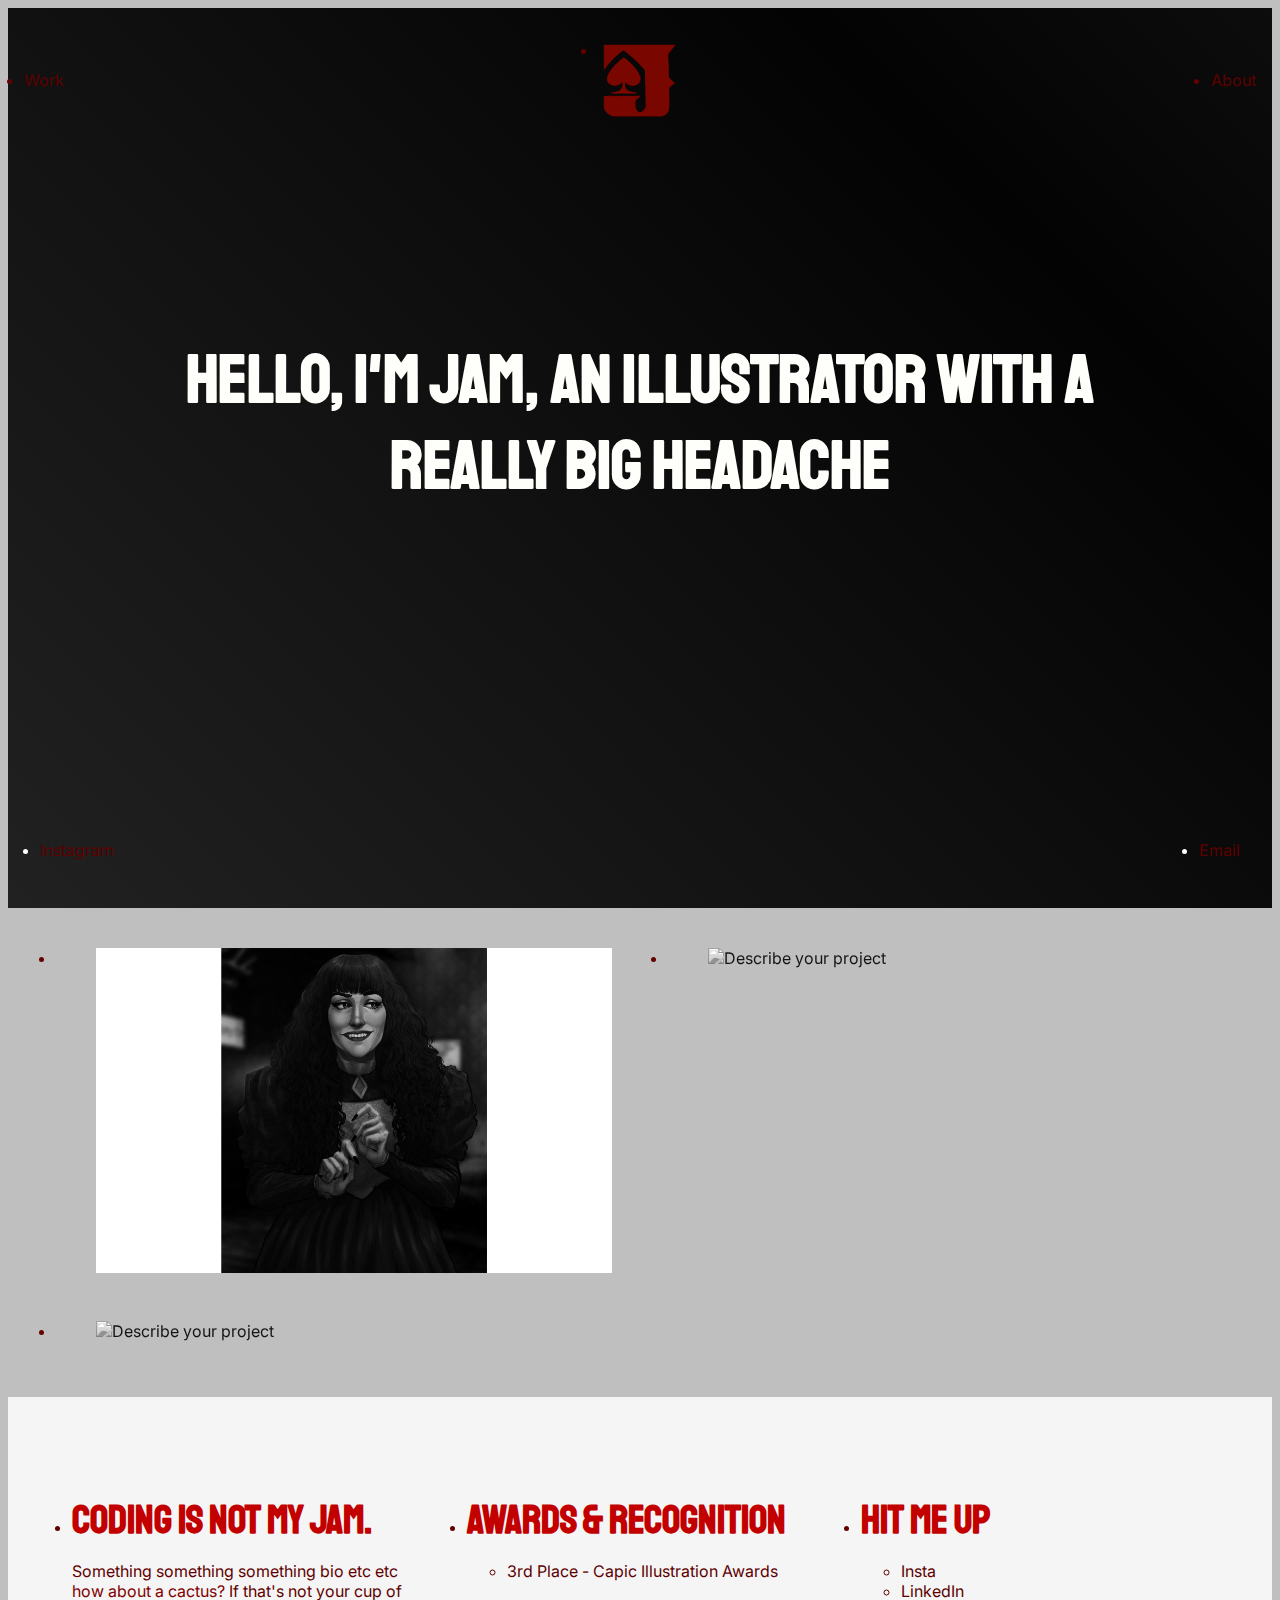
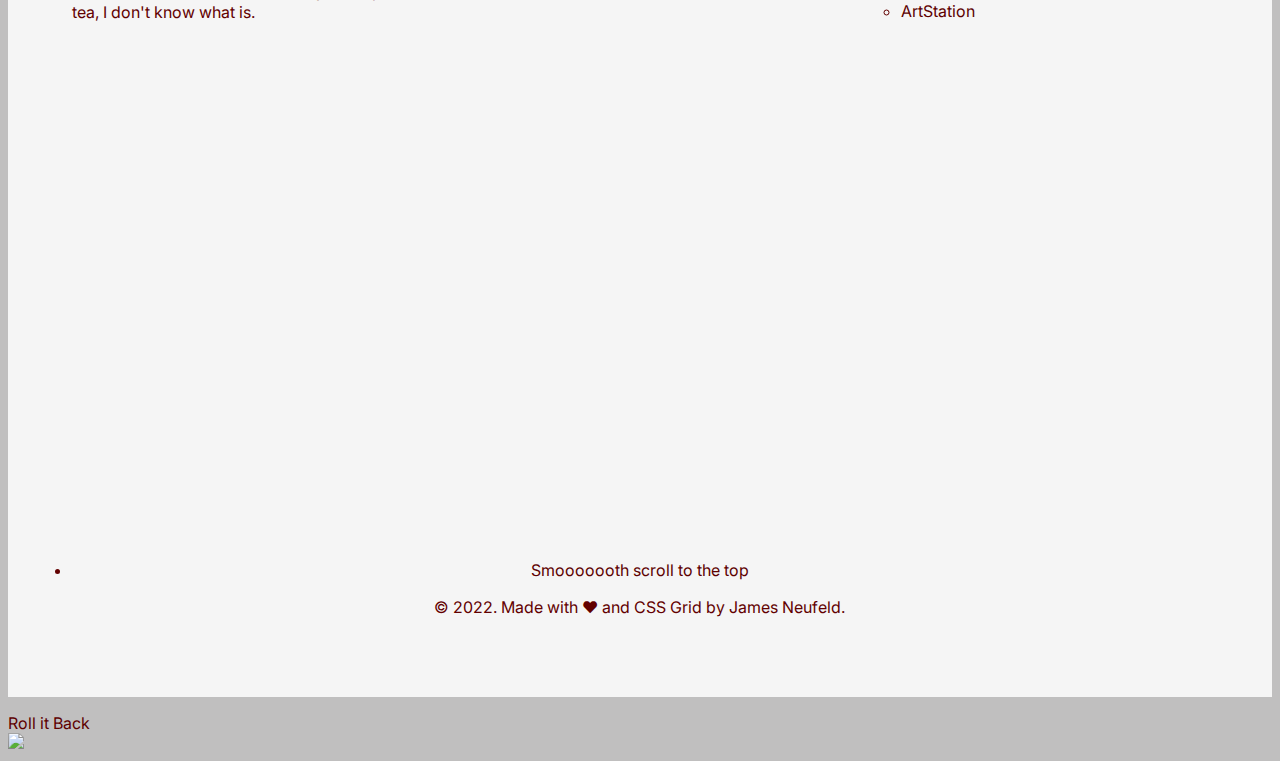
==== commit a96b2700: "tweaks" ====
--- a/index.html
+++ b/index.html
@@ -18,7 +18,7 @@
     <header class="hero-header">
       <ul class="branding-navigation">
         <li><a href="index.html" class="custom-navigation">Work</a></li>
-        <li class="logo"><a href="index.html"><img src="https://assets.codepen.io/316293/tools.svg" /></a></li>
+        <li class="logo"><a href="index.html"><img src="assets/jam-kusack-logo.png" /></a></li>
         <li><a href="about.html" class="custom-navigation">About</a></li>
       </ul>
     </header>
@@ -38,7 +38,7 @@
         <li class="work-page-grid-item">
           <a href="project-1.html">
             <figure>
-              <img src="https://s3-us-west-2.amazonaws.com/s.cdpn.io/316293/pawel-czerwinski.jpg" alt="Describe your project">
+              <img src="assets/jam-kusack-nadja-illustration-fine-art-what-we-do-in-the-shadows-wwdits-vampire.jpg" alt="Describe your project">
             </figure>
           </a>
         </li>
@@ -52,42 +52,6 @@
         <li class="work-page-grid-item"><a href="project-1.html">
           <figure>
             <img src="https://s3-us-west-2.amazonaws.com/s.cdpn.io/316293/white-paper.jpg" alt="Describe your project">
-          </figure>
-        </a>
-        </li>
-        <li class="work-page-grid-item"><a href="project-1.html">
-          <figure>
-            <img src="https://s3-us-west-2.amazonaws.com/s.cdpn.io/316293/phone.jpg" alt="Describe your project">
-          </figure>
-        </a>
-        </li>
-        <li class="work-page-grid-item"><a href="project-1.html">
-          <figure>
-            <img src="https://s3-us-west-2.amazonaws.com/s.cdpn.io/316293/pawel-czerwinski.jpg" alt="Describe your project">
-          </figure>
-        </a>
-        </li>
-        <li class="work-page-grid-item"><a href="project-1.html">
-          <figure>
-            <img src="https://s3-us-west-2.amazonaws.com/s.cdpn.io/316293/computer.jpg" alt="Describe your project">
-          </figure>
-        </a>
-        </li>
-        <li class="work-page-grid-item"><a href="project-1.html">
-          <figure>
-            <img src="https://s3-us-west-2.amazonaws.com/s.cdpn.io/316293/white-paper.jpg" alt="Describe your project">
-          </figure>
-        </a>
-        </li>
-        <li class="work-page-grid-item"><a href="project-1.html">
-          <figure>
-            <img src="https://s3-us-west-2.amazonaws.com/s.cdpn.io/316293/phone.jpg" alt="Describe your project">
-          </figure>
-        </a>
-        </li>
-        <li class="work-page-grid-item"><a href="project-1.html">
-          <figure>
-            <img src="https://s3-us-west-2.amazonaws.com/s.cdpn.io/316293/pawel-czerwinski.jpg" alt="Describe your project">
           </figure>
         </a>
         </li>
--- a/style.css
+++ b/style.css
@@ -367,7 +367,6 @@
 .project-aside {
   width: 100%;
   color: white;
-  background: rgb(138, 22, 6);
   padding: 1rem;
   display: flex;
   flex-direction: column;
@@ -400,10 +399,6 @@
 /* Main Project Image Area */
 .project-details {
   width: 100%;
-  background-image: linear-gradient(-225deg,
-      #5c0000 0%,
-      #ff2121 50%,
-      #ccfffc 100%);
   padding: 1rem;
 }
 
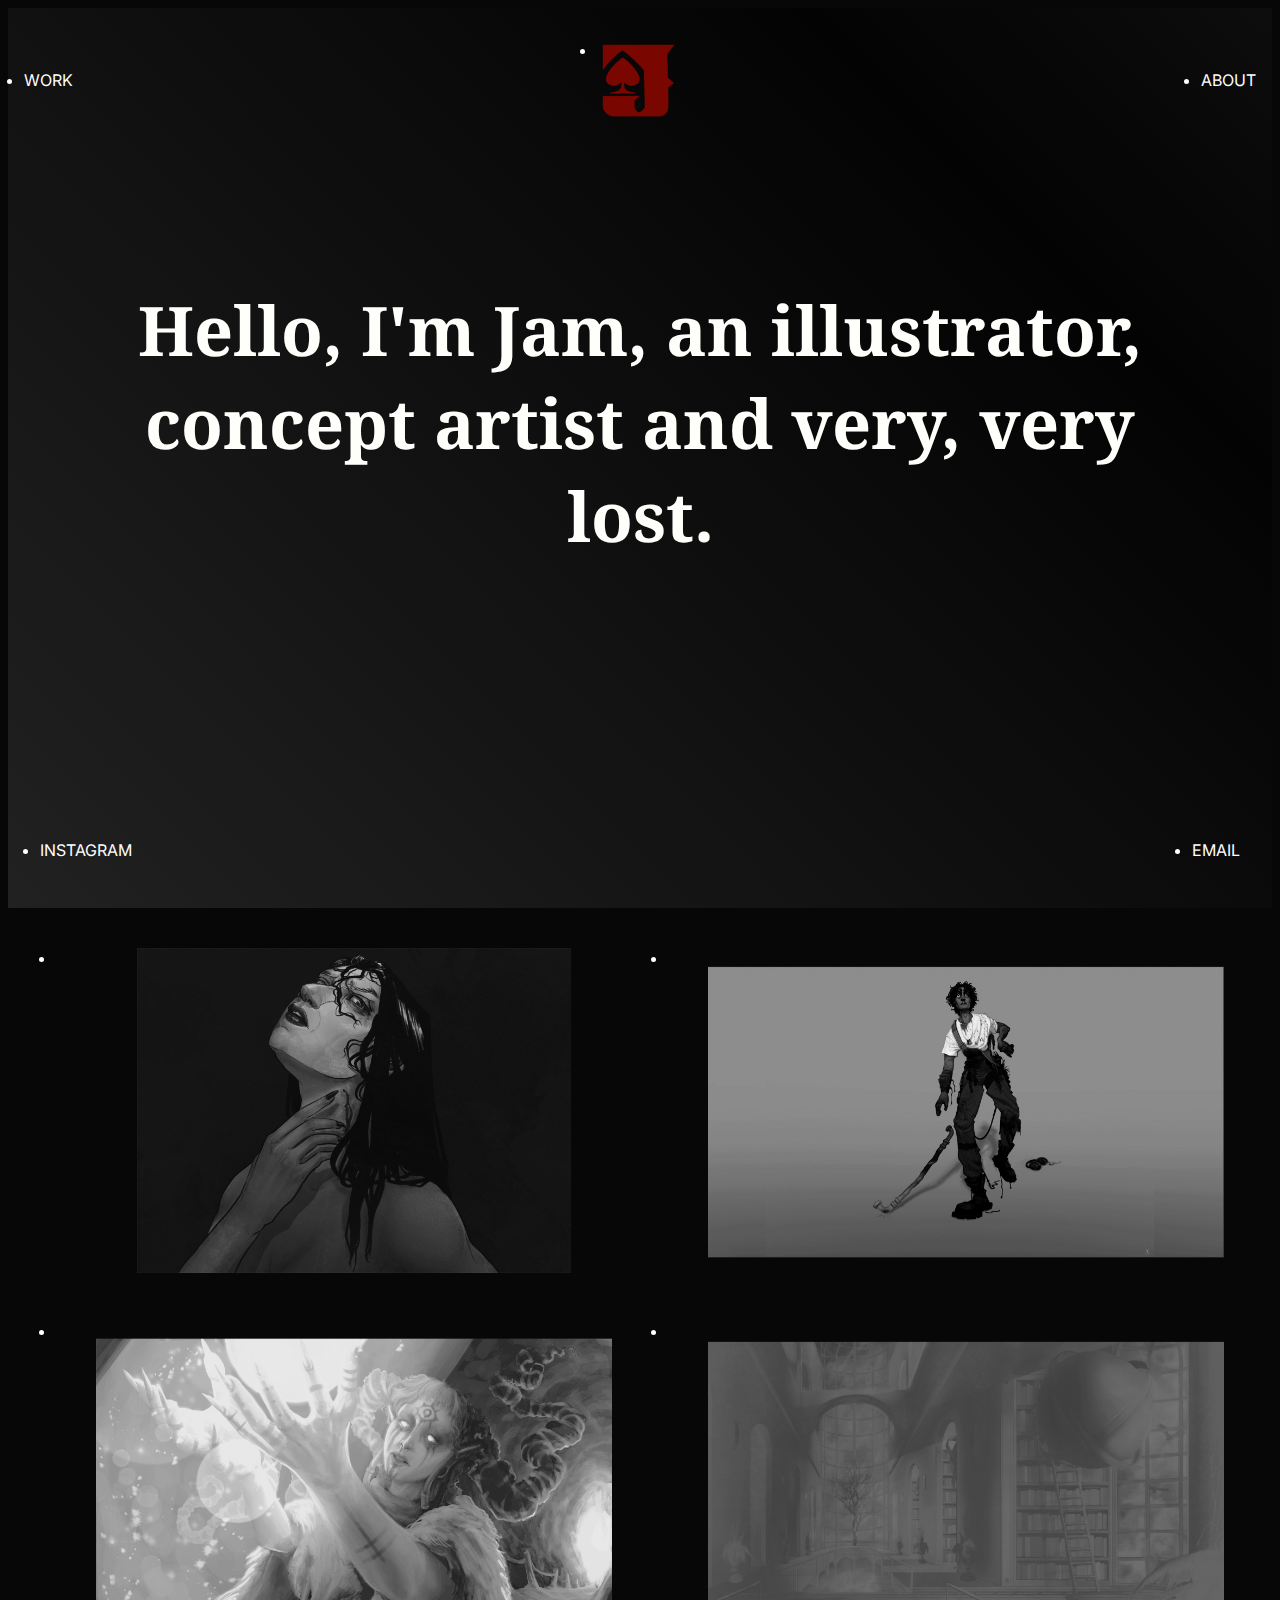
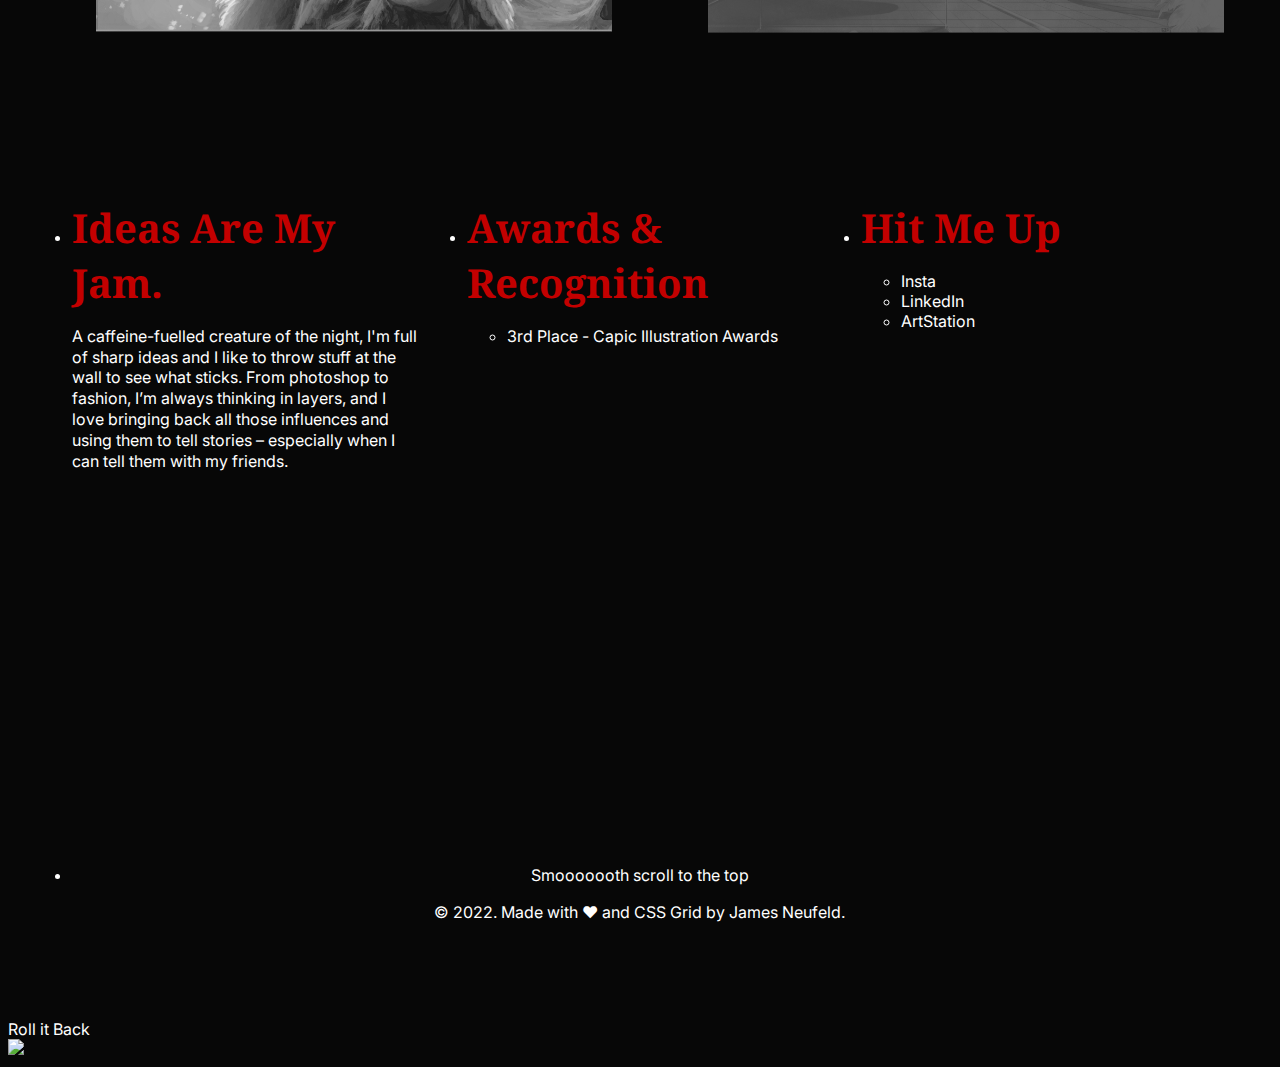
==== commit 018dda8f: "final changes" ====
--- a/index.html
+++ b/index.html
@@ -17,18 +17,18 @@
   <section class="hero">
     <header class="hero-header">
       <ul class="branding-navigation">
-        <li><a href="index.html" class="custom-navigation">Work</a></li>
+        <li><a href="index.html" class="custom-navigation">WORK</a></li>
         <li class="logo"><a href="index.html"><img src="assets/jam-kusack-logo.png" /></a></li>
-        <li><a href="about.html" class="custom-navigation">About</a></li>
+        <li><a href="about.html" class="custom-navigation">ABOUT</a></li>
       </ul>
     </header>
     <div class="hero-headline-wrapper">
-      <h1 class="hero-headline stroke-shadow">Hello, I'm Jam, an illustrator with a really big headache</h1> <figure class="toggleGhost hero-icon" id="btnGhost value="Hide Ghost" onclick="ShowHideDiv(this)" /></figure>
+      <h1 class="hero-headline stroke-shadow">Hello, I'm Jam, an illustrator, concept artist and very, very lost.</h1> <figure class="toggleGhost hero-icon" id="btnGhost value="Hide Ghost" onclick="ShowHideDiv(this)" /></figure>
     </div>
     <footer class="hero-footer">
       <ul class="hero-footer-navigation">
-        <li><a href="https://www.instagram.com/rasareth/" class="custom-navigation">Instagram</a></li>
-        <li><a href="mailto:rasareth@outlook.com" class="custom-navigation">Email</a></li>
+        <li><a href="https://www.instagram.com/rasareth/" class="custom-navigation">INSTAGRAM</a></li>
+        <li><a href="mailto:rasareth@outlook.com" class="custom-navigation">EMAIL</a></li>
       </ul>
     </footer>
   </section>
@@ -38,22 +38,28 @@
         <li class="work-page-grid-item">
           <a href="project-1.html">
             <figure>
-              <img src="assets/jam-kusack-nadja-illustration-fine-art-what-we-do-in-the-shadows-wwdits-vampire.jpg" alt="Describe your project">
+              <img src="assets/jam-kusack-vampire-bite-illustration-blood-bitten.png" alt="Describe your project">
             </figure>
           </a>
         </li>
         <li class="work-page-grid-item">
           <a href="project-1.html">
           <figure>
-            <img src="https://s3-us-west-2.amazonaws.com/s.cdpn.io/316293/computer.jpg" alt="Describe your project">
+            <img src="assets/jam-kusack-wayland-character-design-illustration-ip-remix.png" alt="Describe your project">
           </figure>
         </a>
         </li>
         <li class="work-page-grid-item"><a href="project-1.html">
           <figure>
-            <img src="https://s3-us-west-2.amazonaws.com/s.cdpn.io/316293/white-paper.jpg" alt="Describe your project">
+            <img src="assets/jam-kusack-sibyl-magical-character-illustration-fine-art-dnd-dungeons-and-dragons-oc-original-character-oracle-seer.png" alt="Describe your project">
           </figure>
         </a>
+      </li>
+      <li class="work-page-grid-item"><a href="project-1.html">
+        <figure>
+          <img src="assets/jam-kusack-scifi-horror-atrium-library-illustration.png" alt="Describe your project">
+        </figure>
+    </a>
         </li>
       </ul>
     </section>
@@ -61,9 +67,10 @@
 
   <ul class="global-footer">
     <li class="footer-item-1">
-      <h2>Coding is not my Jam.</h2>
-      <p>Something something something bio etc etc <a href="javascript:void(0)"
-          class="toggleGhost colored-link" id="btnGhost value=" Hide Ghost" onclick="ShowHideDiv(this)">how about a cactus?</a> If that's not your cup of tea, I don't know what is.
+      <h2>Ideas Are My Jam.</h2>
+      <p>A caffeine-fuelled creature of the night, <a href="javascript:void(0)"
+        class="toggleGhost colored-link" id="btnGhost value=" Hide Ghost" onclick="ShowHideDiv(this)">I'm full of sharp ideas </a>and I like to throw stuff at the wall to see what sticks. From photoshop to fashion, I’m always
+        thinking in layers, and I love bringing back all those influences and using them to tell stories – especially when I can tell them with my friends. 
       </p>
     </li>
     <li class="footer-item-2">
--- a/style.css
+++ b/style.css
@@ -8,9 +8,7 @@
 
 */
 
-@import url("https://fonts.googleapis.com/css?family=Hepta+Slab|Staatliches&display=swap");
-@import url("https://fonts.googleapis.com/css2?family=Rubik:wght@600&display=swap");
-@import url("https://fonts.googleapis.com/css2?family=Rubik:wght@300;400;500;700;900&display=swap");
+@import url('https://fonts.googleapis.com/css2?family=Noto+Serif:wght@700&display=swap');
 @import url("https://fonts.googleapis.com/css2?family=Inter:wght@100;200;300;400;500;600;700;800;900&display=swap");
 @import url('make-something-fly.css');
 @import url('animated-gradient.css');
@@ -55,21 +53,21 @@
 */
 
 :root {
-  --primary-text-color: rgb(98, 0, 0);
+  --primary-text-color: rgb(255, 255, 255);
   --accent-color: rgb(195, 0, 0);
-  --hyperlink-color: rgb(93, 0, 0);
-  --hyperlink-alternate-color: rgb(130, 0, 0);
-  --hover-color: #111;
+  --hyperlink-color: rgb(255, 255, 255);
+  --hyperlink-alternate-color: rgb(255, 255, 255);
+  --hover-color: rgb(218, 0, 0);
   --body-typeface: "Inter", sans-serif;
-  --heading-typeface: "Staatliches", cursive;
+  --heading-typeface: 'Noto Serif', serif;
   --off-white: #f8f8ff;
   --isabelline: #f4f0ec;
   --baby-powder: #fefefa;
   --alice-blue: #f0f8ff;
   --alabaster: #f2f0e6;
   --floral-white: #fffaf0;
-  --background-color: #f5f5f5;
-  --alt-background-color: black;
+  --background-color: #070707;
+  --alt-background-color: #070707;
   --text-selection-background-color: rgb(17, 88, 71);
   --base-color: 0;
   --color-lightest: hsla(var(--base-color), 1%, 85%, 100%);
@@ -241,10 +239,6 @@
   min-height: 80vh;
   display: flex;
   flex-direction: column;
-  /* background: rgb(238, 174, 202);
-  background: radial-gradient(circle,
-      rgba(238, 174, 202, 1) 0%,
-      rgba(148, 187, 233, 1) 100%); */
 }
 
 .branding-navigation {
@@ -318,7 +312,7 @@
   grid-template-columns: 1fr;
   grid-gap: 3rem;
   min-height: 100vh;
-  background: #f5f5f5;
+  background: #070707;
   padding: 1rem 1rem;
 }
 
@@ -438,23 +432,17 @@
 
 /* Small devices (landscape phones, 576px and up) */
 @media (min-width: 576px) {
-  body {
-    background: var(--color-darkest);
-  }
+
 }
 
 /* Medium devices (tablets, 768px and up) */
 @media (min-width: 768px) {
-  body {
-    background: var(--color-dark);
-  }
+
 }
 
 /* Large devices (desktops, 992px and up) */
 @media (min-width: 992px) {
-  body {
-    background: var(--color-normal);
-  }
+
 
   h1 {
     font-size: 4.275rem;
@@ -569,14 +557,10 @@
 
   /* X-Large devices (large desktops, 1200px and up)*/
   @media (min-width: 1200px) {
-    body {
-      background: var(--color-light);
-    }
+
   }
 
   /* XX-Large devices (larger desktops, 1400px and up) */
   @media (min-width: 1400px) {
-    body {
-      background: var(--color-lightest);
-    }
+
   }